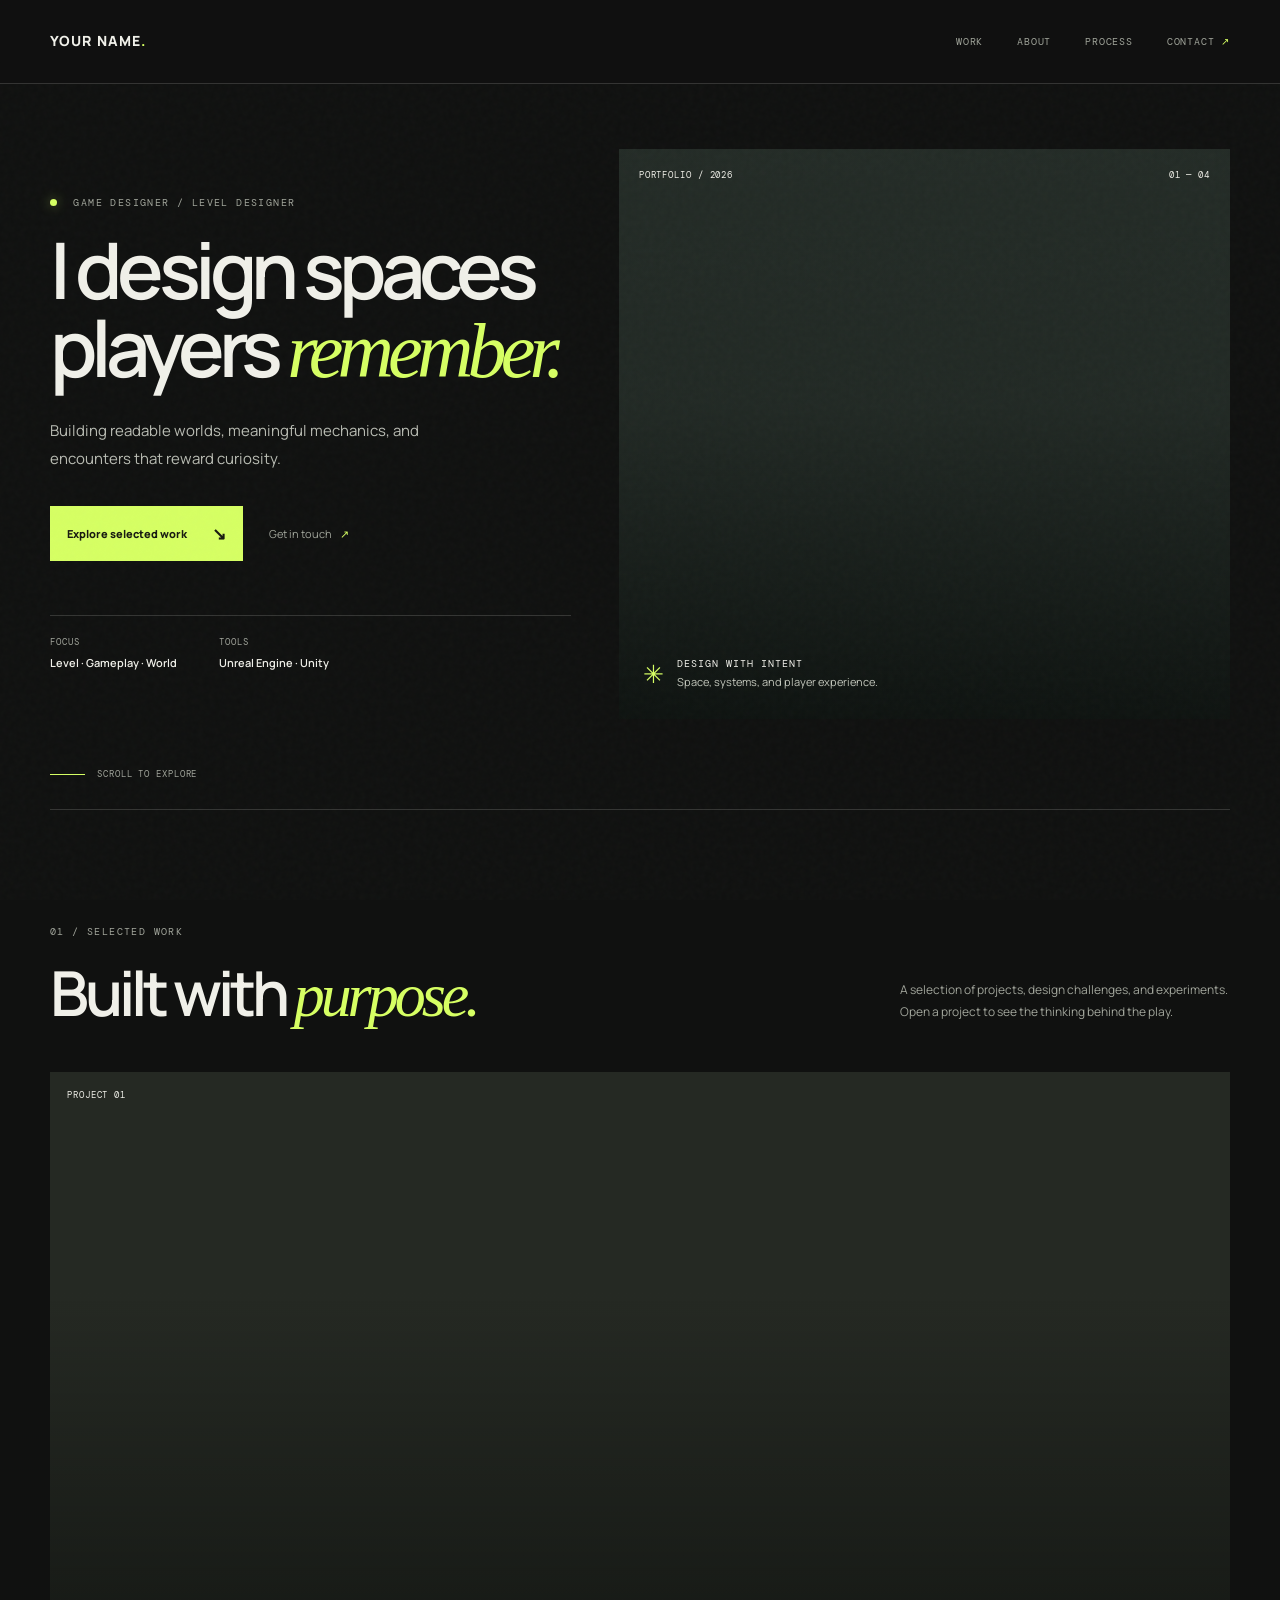
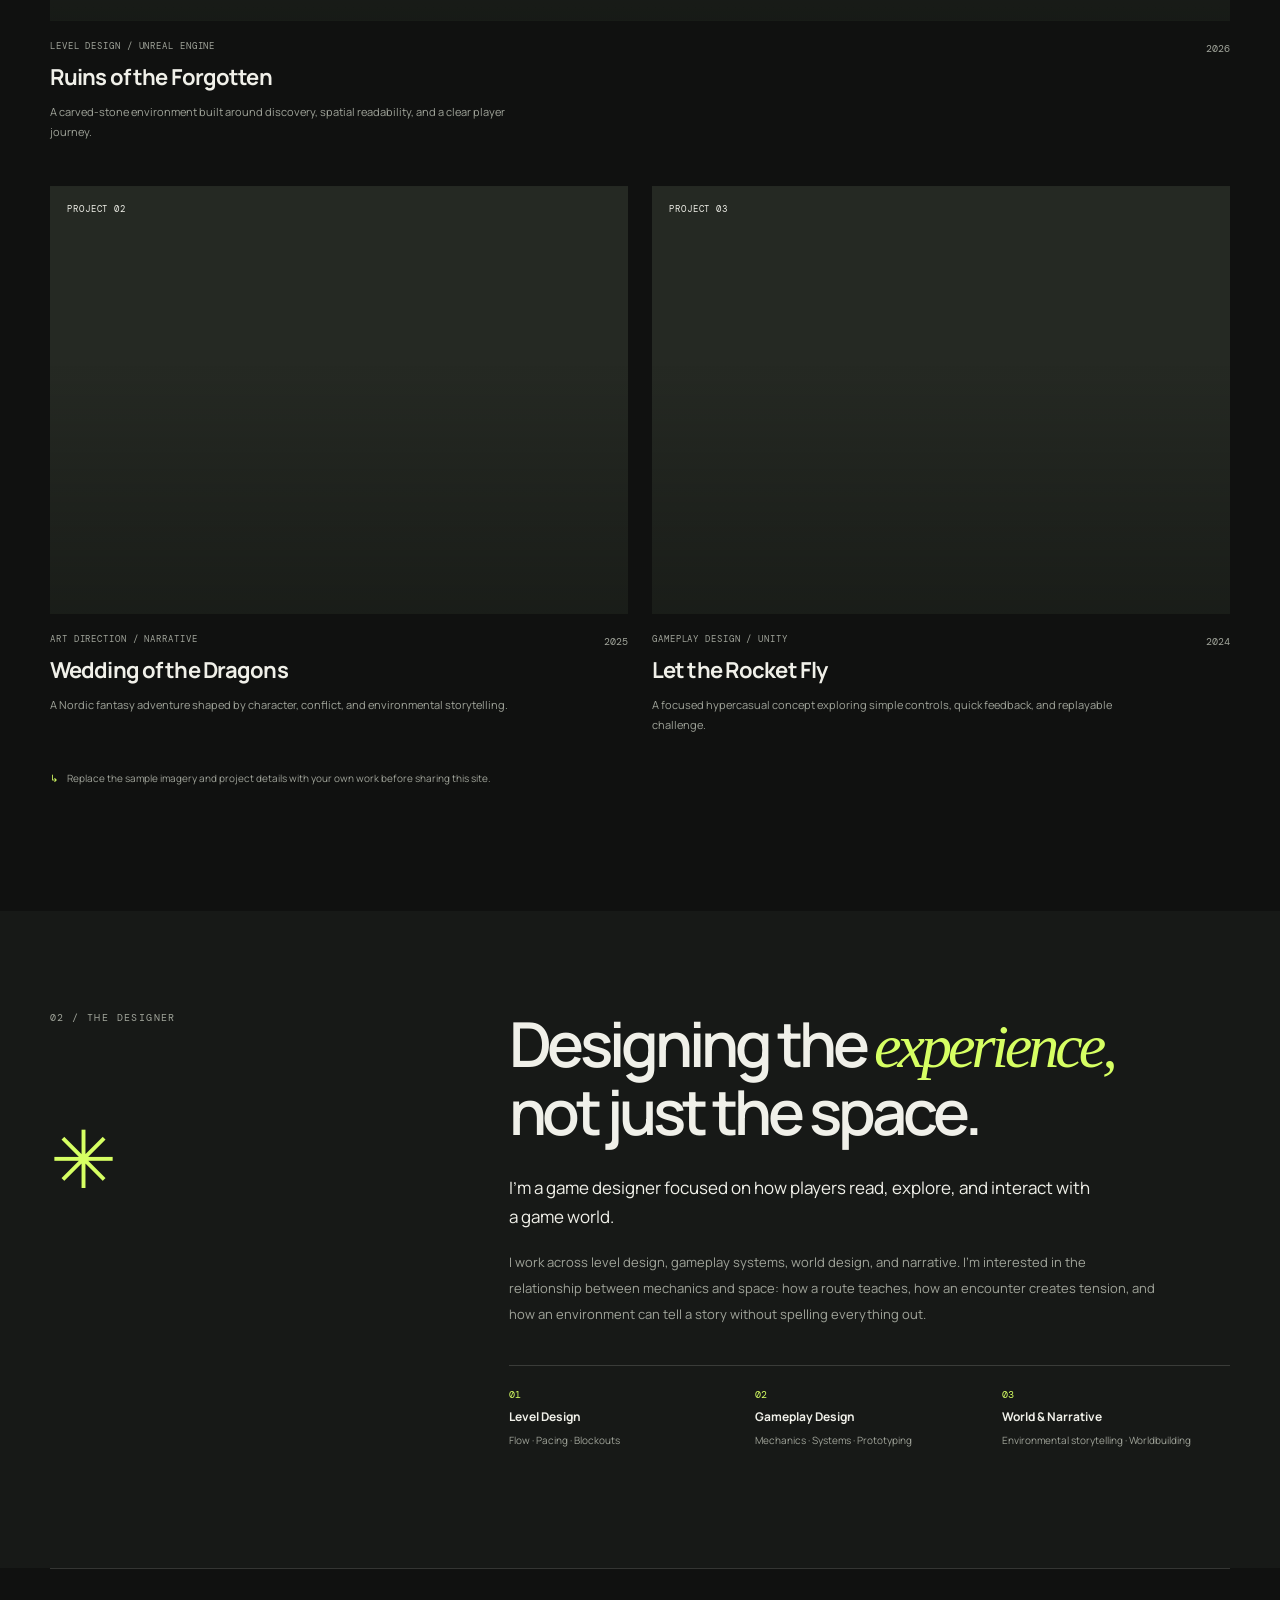
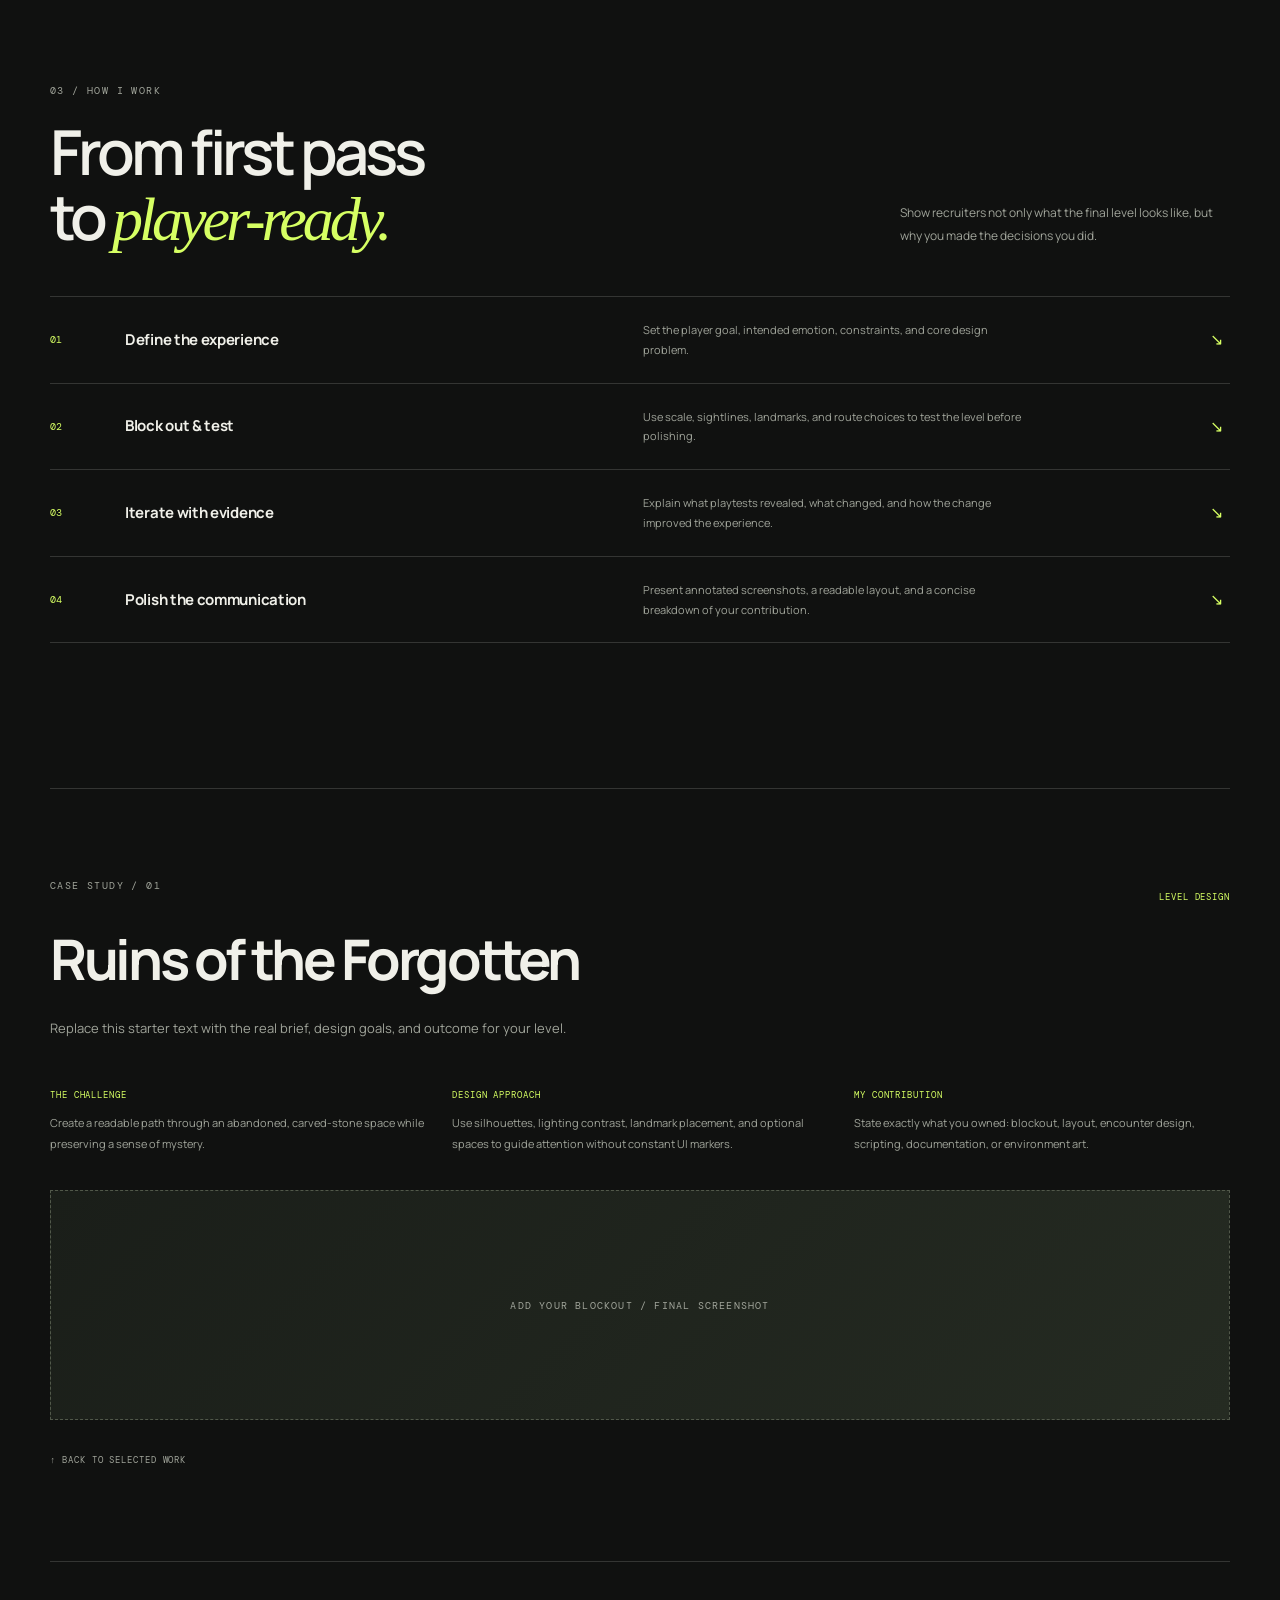
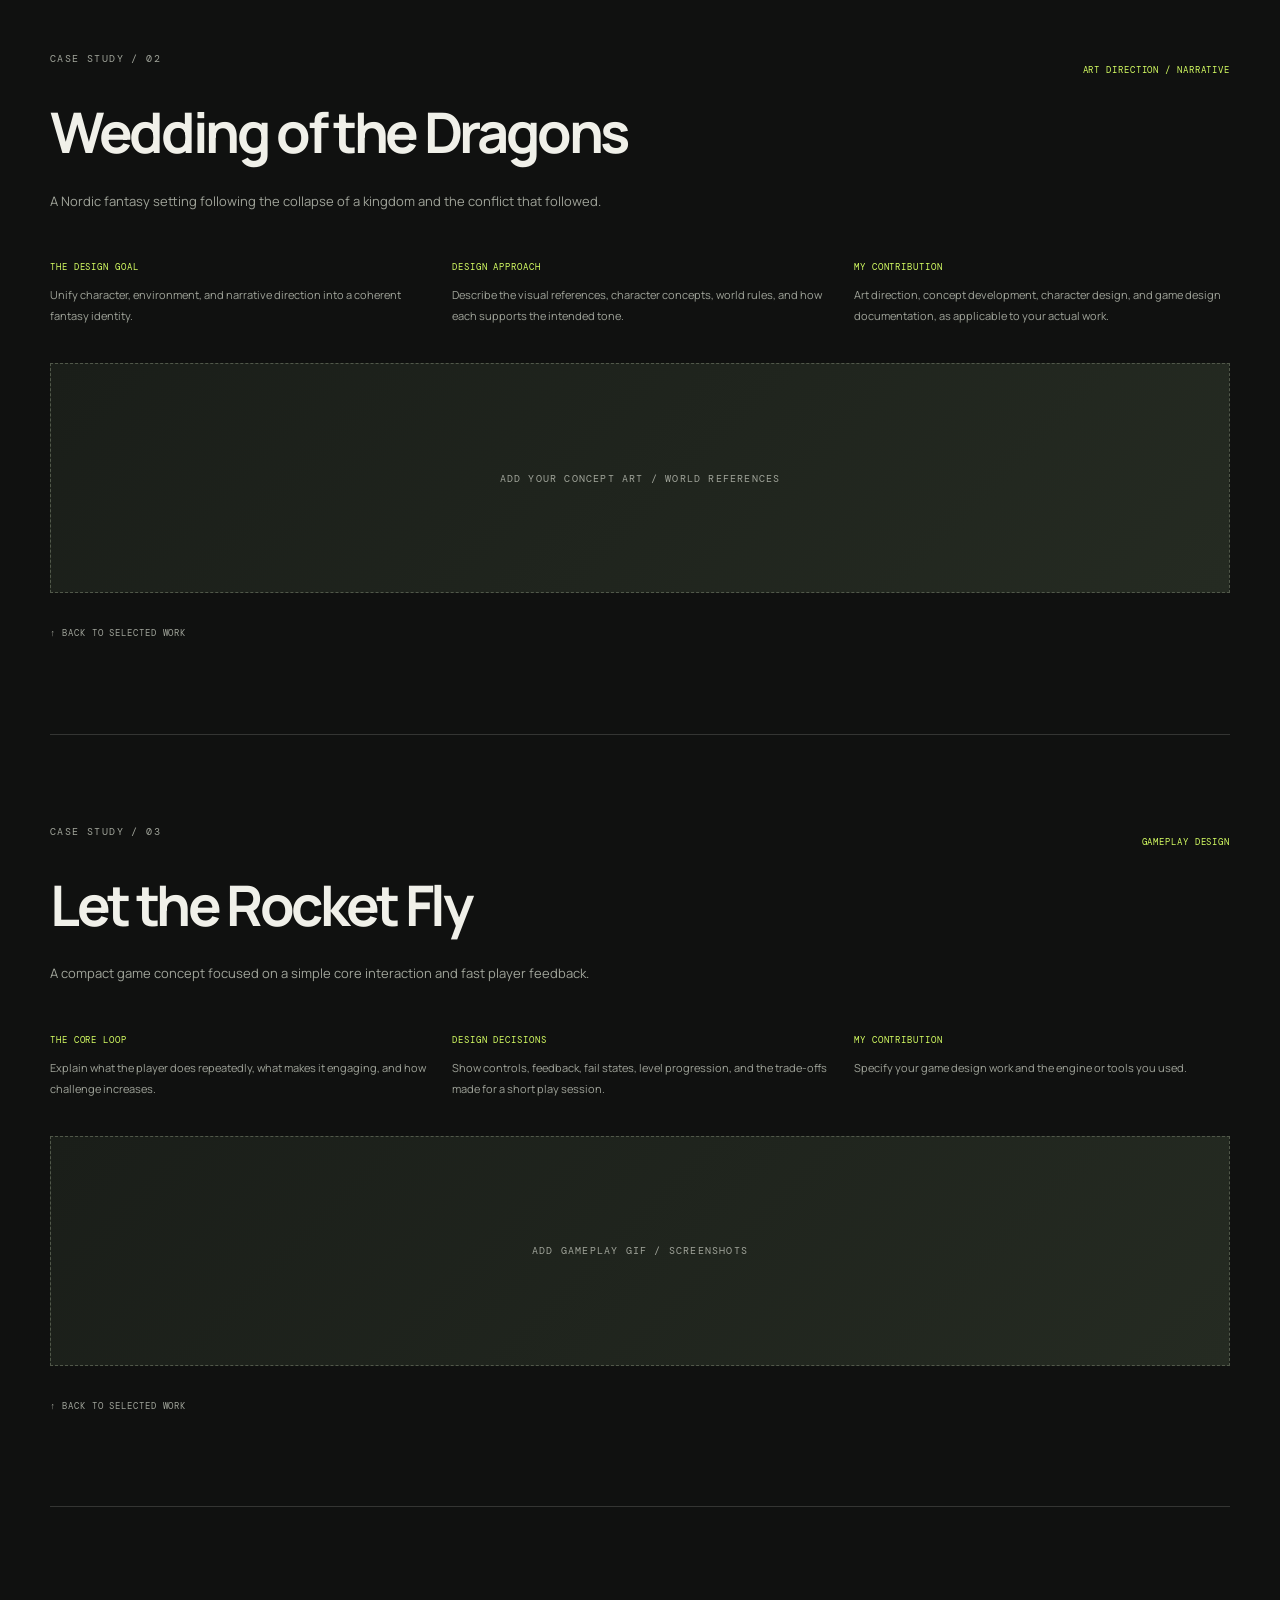
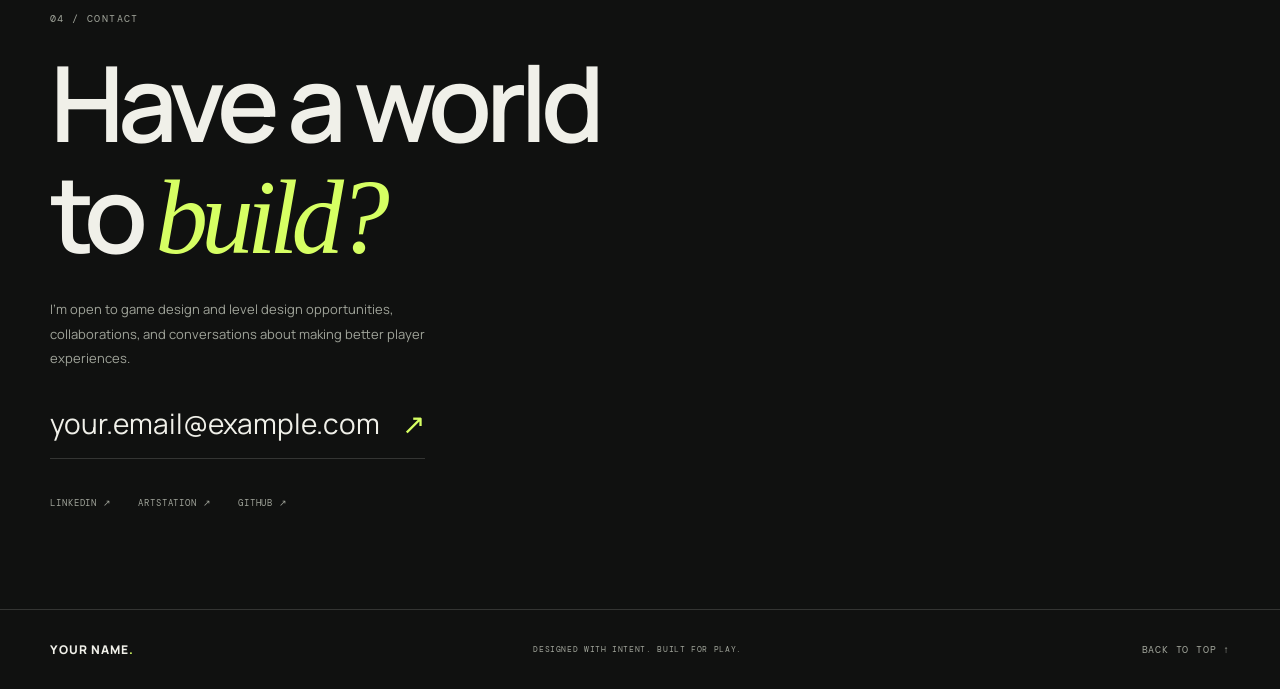
==== index.html @ c64b8b89 "Intial Commit Resume" ====
<!DOCTYPE html>
<html lang="en">
<head>
  <meta charset="UTF-8">
  <meta name="viewport" content="width=device-width, initial-scale=1.0">
  <meta name="description" content="Game design portfolio showcasing level design, gameplay systems, world building, and design process.">
  <title>Your Name — Game & Level Designer</title>
  <link rel="preconnect" href="https://fonts.googleapis.com">
  <link rel="preconnect" href="https://fonts.gstatic.com" crossorigin>
  <link href="https://fonts.googleapis.com/css2?family=DM+Mono:wght@400;500&family=Manrope:wght@400;500;600;700;800&display=swap" rel="stylesheet">
  <link rel="stylesheet" href="style.css">
  <script defer src="script.js"></script>
</head>
<body>
  <div class="noise" aria-hidden="true"></div>
  <header class="site-header">
    <a class="wordmark" href="#top" aria-label="Back to top">YOUR NAME<span>.</span></a>
    <button class="menu-toggle" aria-label="Toggle navigation" aria-expanded="false">MENU <span>+</span></button>
    <nav class="nav-links" aria-label="Main navigation">
      <a href="#work">WORK</a>
      <a href="#about">ABOUT</a>
      <a href="#process">PROCESS</a>
      <a href="#contact">CONTACT <span class="arrow">↗</span></a>
    </nav>
  </header>

  <main id="top">
    <section class="hero section-wrap">
      <div class="hero-copy">
        <p class="eyebrow"><span class="status-dot"></span> GAME DESIGNER / LEVEL DESIGNER</p>
        <h1>I design spaces<br>players <em>remember.</em></h1>
        <p class="hero-description">Building readable worlds, meaningful mechanics, and encounters that reward curiosity.</p>
        <div class="hero-actions">
          <a class="button button-primary" href="#work">Explore selected work <span>↘</span></a>
          <a class="text-link" href="#contact">Get in touch <span>↗</span></a>
        </div>
        <div class="hero-meta">
          <div><span class="meta-label">FOCUS</span><strong>Level · Gameplay · World</strong></div>
          <div><span class="meta-label">TOOLS</span><strong>Unreal Engine · Unity</strong></div>
        </div>
      </div>
      <div class="hero-art">
        <!-- Replace this background image URL with your own environment screenshot. -->
        <div class="hero-image"></div>
        <div class="image-shade"></div>
        <div class="hero-index"><span>PORTFOLIO / 2026</span><span>01 — 04</span></div>
        <div class="hero-caption"><span class="caption-mark">✳</span><div><strong>DESIGN WITH INTENT</strong><small>Space, systems, and player experience.</small></div></div>
      </div>
      <div class="scroll-note"><span class="scroll-line"></span> SCROLL TO EXPLORE</div>
    </section>

    <section class="work section-wrap" id="work">
      <div class="section-heading">
        <div><p class="eyebrow">01 / SELECTED WORK</p><h2>Built with <em>purpose.</em></h2></div>
        <p class="section-intro">A selection of projects, design challenges, and experiments. Open a project to see the thinking behind the play.</p>
      </div>

      <div class="project-grid">
        <article class="project-card project-featured">
          <a class="project-image image-temple" href="#project-level" aria-label="View ancient ruins level design project">
            <span class="project-number">PROJECT 01</span><span class="image-cta">VIEW CASE STUDY ↗</span>
          </a>
          <div class="project-info"><div><p class="project-type">LEVEL DESIGN / UNREAL ENGINE</p><h3>Ruins of the Forgotten</h3><p class="project-summary">A carved-stone environment built around discovery, spatial readability, and a clear player journey.</p></div><span class="project-year">2026</span></div>
        </article>
        <article class="project-card">
          <a class="project-image image-dragon" href="#project-dragon" aria-label="View fantasy adventure project">
            <span class="project-number">PROJECT 02</span><span class="image-cta">VIEW CASE STUDY ↗</span>
          </a>
          <div class="project-info"><div><p class="project-type">ART DIRECTION / NARRATIVE</p><h3>Wedding of the Dragons</h3><p class="project-summary">A Nordic fantasy adventure shaped by character, conflict, and environmental storytelling.</p></div><span class="project-year">2025</span></div>
        </article>
        <article class="project-card">
          <a class="project-image image-rocket" href="#project-rocket" aria-label="View hypercasual game project">
            <span class="project-number">PROJECT 03</span><span class="image-cta">VIEW CASE STUDY ↗</span>
          </a>
          <div class="project-info"><div><p class="project-type">GAMEPLAY DESIGN / UNITY</p><h3>Let the Rocket Fly</h3><p class="project-summary">A focused hypercasual concept exploring simple controls, quick feedback, and replayable challenge.</p></div><span class="project-year">2024</span></div>
        </article>
      </div>
      <p class="replace-note"><span>↳</span> Replace the sample imagery and project details with your own work before sharing this site.</p>
    </section>

    <section class="about section-wrap" id="about">
      <div class="about-label"><p class="eyebrow">02 / THE DESIGNER</p><span class="big-cross">✳</span></div>
      <div class="about-content">
        <h2>Designing the <em>experience,</em><br>not just the space.</h2>
        <p class="about-lead">I’m a game designer focused on how players read, explore, and interact with a game world.</p>
        <p>I work across level design, gameplay systems, world design, and narrative. I’m interested in the relationship between mechanics and space: how a route teaches, how an encounter creates tension, and how an environment can tell a story without spelling everything out.</p>
        <div class="specialties">
          <div><span>01</span><strong>Level Design</strong><small>Flow · Pacing · Blockouts</small></div>
          <div><span>02</span><strong>Gameplay Design</strong><small>Mechanics · Systems · Prototyping</small></div>
          <div><span>03</span><strong>World & Narrative</strong><small>Environmental storytelling · Worldbuilding</small></div>
        </div>
      </div>
    </section>

    <section class="process section-wrap" id="process">
      <div class="section-heading">
        <div><p class="eyebrow">03 / HOW I WORK</p><h2>From first pass<br>to <em>player-ready.</em></h2></div>
        <p class="section-intro">Show recruiters not only what the final level looks like, but why you made the decisions you did.</p>
      </div>
      <div class="process-list">
        <div class="process-row"><span class="process-num">01</span><h3>Define the experience</h3><p>Set the player goal, intended emotion, constraints, and core design problem.</p><span class="process-symbol">↘</span></div>
        <div class="process-row"><span class="process-num">02</span><h3>Block out & test</h3><p>Use scale, sightlines, landmarks, and route choices to test the level before polishing.</p><span class="process-symbol">↘</span></div>
        <div class="process-row"><span class="process-num">03</span><h3>Iterate with evidence</h3><p>Explain what playtests revealed, what changed, and how the change improved the experience.</p><span class="process-symbol">↘</span></div>
        <div class="process-row"><span class="process-num">04</span><h3>Polish the communication</h3><p>Present annotated screenshots, a readable layout, and a concise breakdown of your contribution.</p><span class="process-symbol">↘</span></div>
      </div>
    </section>

    <section class="case-studies section-wrap" aria-label="Project case study details">
      <article class="case-study" id="project-level">
        <div class="case-heading"><p class="eyebrow">CASE STUDY / 01</p><span>LEVEL DESIGN</span></div>
        <h2>Ruins of the Forgotten</h2>
        <p class="case-intro">Replace this starter text with the real brief, design goals, and outcome for your level.</p>
        <div class="case-columns">
          <div><h4>THE CHALLENGE</h4><p>Create a readable path through an abandoned, carved-stone space while preserving a sense of mystery.</p></div>
          <div><h4>DESIGN APPROACH</h4><p>Use silhouettes, lighting contrast, landmark placement, and optional spaces to guide attention without constant UI markers.</p></div>
          <div><h4>MY CONTRIBUTION</h4><p>State exactly what you owned: blockout, layout, encounter design, scripting, documentation, or environment art.</p></div>
        </div>
        <div class="case-image-placeholder"><span>ADD YOUR BLOCKOUT / FINAL SCREENSHOT</span></div>
        <a class="back-link" href="#work">↑ BACK TO SELECTED WORK</a>
      </article>
      <article class="case-study" id="project-dragon">
        <div class="case-heading"><p class="eyebrow">CASE STUDY / 02</p><span>ART DIRECTION / NARRATIVE</span></div>
        <h2>Wedding of the Dragons</h2>
        <p class="case-intro">A Nordic fantasy setting following the collapse of a kingdom and the conflict that followed.</p>
        <div class="case-columns">
          <div><h4>THE DESIGN GOAL</h4><p>Unify character, environment, and narrative direction into a coherent fantasy identity.</p></div>
          <div><h4>DESIGN APPROACH</h4><p>Describe the visual references, character concepts, world rules, and how each supports the intended tone.</p></div>
          <div><h4>MY CONTRIBUTION</h4><p>Art direction, concept development, character design, and game design documentation, as applicable to your actual work.</p></div>
        </div>
        <div class="case-image-placeholder"><span>ADD YOUR CONCEPT ART / WORLD REFERENCES</span></div>
        <a class="back-link" href="#work">↑ BACK TO SELECTED WORK</a>
      </article>
      <article class="case-study" id="project-rocket">
        <div class="case-heading"><p class="eyebrow">CASE STUDY / 03</p><span>GAMEPLAY DESIGN</span></div>
        <h2>Let the Rocket Fly</h2>
        <p class="case-intro">A compact game concept focused on a simple core interaction and fast player feedback.</p>
        <div class="case-columns">
          <div><h4>THE CORE LOOP</h4><p>Explain what the player does repeatedly, what makes it engaging, and how challenge increases.</p></div>
          <div><h4>DESIGN DECISIONS</h4><p>Show controls, feedback, fail states, level progression, and the trade-offs made for a short play session.</p></div>
          <div><h4>MY CONTRIBUTION</h4><p>Specify your game design work and the engine or tools you used.</p></div>
        </div>
        <div class="case-image-placeholder"><span>ADD GAMEPLAY GIF / SCREENSHOTS</span></div>
        <a class="back-link" href="#work">↑ BACK TO SELECTED WORK</a>
      </article>
    </section>

    <section class="contact section-wrap" id="contact">
      <p class="eyebrow">04 / CONTACT</p>
      <h2>Have a world<br>to <em>build?</em></h2>
      <p class="contact-copy">I’m open to game design and level design opportunities, collaborations, and conversations about making better player experiences.</p>
      <a class="contact-email" href="mailto:your.email@example.com">your.email@example.com <span>↗</span></a>
      <div class="contact-links"><a href="https://www.linkedin.com/" target="_blank" rel="noreferrer">LINKEDIN ↗</a><a href="https://www.artstation.com/" target="_blank" rel="noreferrer">ARTSTATION ↗</a><a href="https://github.com/" target="_blank" rel="noreferrer">GITHUB ↗</a></div>
    </section>
  </main>

  <footer class="site-footer"><a class="wordmark" href="#top">YOUR NAME<span>.</span></a><span>DESIGNED WITH INTENT. BUILT FOR PLAY.</span><a href="#top">BACK TO TOP ↑</a></footer>
</body>
</html>
---- style.css ----
/* ============================
   GAME DESIGN PORTFOLIO
   Change colors and typography here.
   ============================ */
:root {
  --bg: #101110;
  --panel: #171917;
  --panel-light: #20231f;
  --text: #f0f0e9;
  --muted: #a0a49a;
  --line: rgba(240, 240, 233, .16);
  --accent: #d6ff63;
  --mono: "DM Mono", monospace;
  --sans: "Manrope", sans-serif;
  --wrap: 1180px;
}
* { box-sizing: border-box; }
html { scroll-behavior: smooth; scroll-padding-top: 90px; }
body { margin: 0; background: var(--bg); color: var(--text); font-family: var(--sans); line-height: 1.6; }
a { color: inherit; text-decoration: none; }
button { font: inherit; }
.noise { position: fixed; inset: 0; pointer-events: none; z-index: 10; opacity: .035; background-image: url("data:image/svg+xml,%3Csvg viewBox='0 0 180 180' xmlns='http://www.w3.org/2000/svg'%3E%3Cfilter id='n'%3E%3CfeTurbulence type='fractalNoise' baseFrequency='.9' numOctaves='3' stitchTiles='stitch'/%3E%3C/filter%3E%3Crect width='100%25' height='100%25' filter='url(%23n)' opacity='.7'/%3E%3C/svg%3E"); }
.section-wrap { width: min(var(--wrap), calc(100% - 64px)); margin-inline: auto; }
.site-header { height: 84px; display: flex; align-items: center; justify-content: space-between; padding: 0 max(32px, calc((100vw - var(--wrap))/2)); border-bottom: 1px solid var(--line); position: sticky; top: 0; z-index: 20; background: rgba(16,17,16,.88); backdrop-filter: blur(16px); }
.wordmark { font-size: 14px; font-weight: 800; letter-spacing: .08em; }
.wordmark span { color: var(--accent); }
.nav-links { display: flex; gap: 34px; align-items: center; }
.nav-links a, .site-footer > span, .site-footer > a:last-child { font: 10px var(--mono); letter-spacing: .08em; color: var(--muted); transition: color .2s; }
.nav-links a:hover, .site-footer a:hover, .contact-links a:hover { color: var(--accent); }
.arrow { color: var(--accent); }
.menu-toggle { display: none; background: transparent; color: var(--text); border: 0; }
.hero { min-height: 680px; display: grid; grid-template-columns: .92fr 1.08fr; align-items: center; gap: 48px; padding-top: 65px; padding-bottom: 90px; position: relative; }
.eyebrow { font: 10px var(--mono); letter-spacing: .14em; color: var(--muted); text-transform: uppercase; margin: 0 0 22px; }
.status-dot { display: inline-block; width: 7px; height: 7px; border-radius: 50%; background: var(--accent); margin-right: 9px; box-shadow: 0 0 12px #d6ff6370; }
h1, h2, h3, p { margin-top: 0; }
h1 { font-size: clamp(48px, 6.1vw, 82px); line-height: .99; letter-spacing: -.075em; font-weight: 600; margin-bottom: 28px; }
h1 em, h2 em { font-family: Georgia, serif; font-weight: 400; color: var(--accent); }
.hero-description { color: #b9bcb3; max-width: 410px; font-size: 15px; line-height: 1.9; }
.hero-actions { display: flex; gap: 26px; align-items: center; margin-top: 32px; flex-wrap: wrap; }
.button { display: inline-flex; align-items: center; gap: 25px; padding: 14px 17px; font-size: 11px; font-weight: 800; }
.button-primary { background: var(--accent); color: #171a10; }
.button-primary span { font-size: 17px; }
.text-link { font-size: 11px; color: var(--muted); }
.text-link span { color: var(--accent); margin-left: 6px; }
.hero-meta { display: flex; gap: 42px; margin-top: 54px; padding-top: 20px; border-top: 1px solid var(--line); }
.hero-meta div { display: grid; gap: 6px; }
.meta-label { font: 9px var(--mono); color: var(--muted); letter-spacing: .12em; }
.hero-meta strong { font-size: 11px; font-weight: 600; }
.hero-art { min-height: 500px; height: min(57vw, 570px); position: relative; overflow: hidden; background: #252d28; }
.hero-image { position: absolute; inset: 0; background-image: url("https://images.unsplash.com/photo-1518709268805-4e9042af9f23?auto=format&fit=crop&w=1400&q=85"); background-size: cover; background-position: center; filter: saturate(.68); transform: scale(1.02); }
.image-shade { position: absolute; inset: 0; background: linear-gradient(180deg, rgba(9,13,11,.05), rgba(9,13,11,.12) 45%, rgba(9,13,11,.8)); }
.hero-index { position: absolute; top: 20px; left: 20px; right: 20px; display: flex; justify-content: space-between; font: 9px var(--mono); letter-spacing: .1em; }
.hero-caption { position: absolute; bottom: 25px; left: 24px; display: flex; gap: 13px; align-items: center; }
.caption-mark { color: var(--accent); font-size: 25px; }
.hero-caption div { display: grid; gap: 3px; }
.hero-caption strong { font: 10px var(--mono); letter-spacing: .1em; }
.hero-caption small { font-size: 11px; color: #c4c8bd; }
.scroll-note { position: absolute; bottom: 29px; left: 0; display: flex; align-items: center; gap: 12px; color: var(--muted); font: 9px var(--mono); letter-spacing: .1em; }
.scroll-line { height: 1px; width: 35px; background: var(--accent); }
.work, .process { padding-top: 115px; padding-bottom: 115px; border-top: 1px solid var(--line); }
.section-heading { display: flex; justify-content: space-between; align-items: end; gap: 40px; margin-bottom: 44px; }
.section-heading h2, .about h2, .contact h2 { font-size: clamp(38px, 5vw, 62px); line-height: 1.05; letter-spacing: -.065em; font-weight: 600; margin: 0; }
.section-intro { color: var(--muted); font-size: 12px; line-height: 1.9; max-width: 330px; margin: 0 0 4px; }
.project-grid { display: grid; grid-template-columns: 1fr 1fr; gap: 44px 24px; }
.project-featured { grid-column: 1 / -1; }
.project-image { position: relative; display: block; overflow: hidden; min-height: 260px; aspect-ratio: 1.35 / 1; background-color: #252923; }
.project-featured .project-image { aspect-ratio: 2.15 / 1; }
.project-image::before { content: ""; position: absolute; inset: 0; background-size: cover; background-position: center; transition: transform .65s cubic-bezier(.2,.7,.2,1), filter .3s; filter: saturate(.72) brightness(.82); }
.project-image:hover::before { transform: scale(1.045); filter: saturate(.9) brightness(.95); }
.image-temple::before { background-image: linear-gradient(0deg,rgba(9,13,10,.48),transparent 60%), url("https://images.unsplash.com/photo-1518709268805-4e9042af9f23?auto=format&fit=crop&w=1500&q=85"); }
.image-dragon::before { background-image: linear-gradient(0deg,rgba(9,13,10,.4),transparent 60%), url("https://images.unsplash.com/photo-1511497584788-876760111969?auto=format&fit=crop&w=1100&q=85"); }
.image-rocket::before { background-image: linear-gradient(0deg,rgba(9,13,10,.4),transparent 60%), url("https://images.unsplash.com/photo-1462331940025-496dfbfc7564?auto=format&fit=crop&w=1100&q=85"); }
.project-number { position: absolute; top: 17px; left: 17px; font: 9px var(--mono); letter-spacing: .1em; }
.image-cta { position: absolute; right: 17px; bottom: 17px; font: 9px var(--mono); letter-spacing: .08em; background: var(--accent); color: #171a10; padding: 10px 12px; opacity: 0; transform: translateY(5px); transition: .25s; }
.project-image:hover .image-cta, .project-image:focus-visible .image-cta { opacity: 1; transform: translateY(0); }
.project-info { display: flex; justify-content: space-between; gap: 20px; padding-top: 19px; }
.project-type { color: var(--muted); font: 9px var(--mono); letter-spacing: .1em; margin-bottom: 8px; }
.project-info h3 { font-size: 22px; letter-spacing: -.04em; margin-bottom: 7px; }
.project-summary { color: var(--muted); font-size: 11px; max-width: 480px; line-height: 1.8; margin-bottom: 0; }
.project-year { font: 10px var(--mono); color: var(--muted); padding-top: 2px; }
.replace-note { color: var(--muted); font-size: 10px; margin-top: 35px; }
.replace-note span { color: var(--accent); margin-right: 7px; }
.about { display: grid; grid-template-columns: .7fr 1.3fr; gap: 70px; padding-top: 100px; padding-bottom: 120px; background: var(--panel); max-width: none; width: 100%; padding-left: max(32px, calc((100vw - var(--wrap))/2)); padding-right: max(32px, calc((100vw - var(--wrap))/2)); }
.big-cross { color: var(--accent); font-size: 80px; display: block; margin-top: 70px; font-weight: 200; }
.about-content h2 { margin-bottom: 30px; }
.about-content > p { color: var(--muted); max-width: 650px; font-size: 13px; line-height: 2; }
.about-content .about-lead { font-size: 17px; color: var(--text); line-height: 1.7; max-width: 590px; }
.specialties { display: grid; grid-template-columns: repeat(3, 1fr); gap: 18px; border-top: 1px solid var(--line); margin-top: 38px; padding-top: 22px; }
.specialties div { display: grid; gap: 6px; align-content: start; }
.specialties span { color: var(--accent); font: 10px var(--mono); }
.specialties strong { font-size: 12px; }
.specialties small { color: var(--muted); font-size: 10px; }
.process-list { border-top: 1px solid var(--line); }
.process-row { display: grid; grid-template-columns: 55px 1fr 1.1fr 20px; gap: 20px; align-items: center; padding: 23px 0; border-bottom: 1px solid var(--line); }
.process-num { font: 10px var(--mono); color: var(--accent); }
.process-row h3 { font-size: 15px; margin: 0; letter-spacing: -.02em; }
.process-row p { color: var(--muted); font-size: 11px; line-height: 1.8; margin: 0; max-width: 390px; }
.process-symbol { color: var(--accent); }
.case-studies { padding-top: 30px; }
.case-study { padding: 90px 0; border-top: 1px solid var(--line); scroll-margin-top: 100px; }
.case-heading { display: flex; justify-content: space-between; align-items: center; }
.case-heading span { color: var(--accent); font: 9px var(--mono); letter-spacing: .1em; }
.case-study h2 { font-size: clamp(36px, 5vw, 56px); letter-spacing: -.06em; margin: 0 0 14px; }
.case-intro { color: var(--muted); font-size: 13px; max-width: 600px; margin-bottom: 38px; }
.case-columns { display: grid; grid-template-columns: repeat(3, 1fr); gap: 26px; }
.case-columns h4 { font: 9px var(--mono); color: var(--accent); letter-spacing: .1em; }
.case-columns p { font-size: 11px; line-height: 1.9; color: var(--muted); }
.case-image-placeholder { min-height: 230px; margin: 25px 0; display: grid; place-items: center; border: 1px dashed #51584a; background: linear-gradient(135deg,#1a1e19,#252b22); color: var(--muted); font: 10px var(--mono); letter-spacing: .12em; text-align: center; padding: 20px; }
.back-link { font: 9px var(--mono); color: var(--muted); letter-spacing: .1em; }
.back-link:hover { color: var(--accent); }
.contact { padding-top: 105px; padding-bottom: 100px; border-top: 1px solid var(--line); }
.contact h2 { font-size: clamp(56px, 9vw, 105px); margin-bottom: 24px; }
.contact-copy { max-width: 410px; color: var(--muted); font-size: 13px; line-height: 1.9; margin-bottom: 30px; }
.contact-email { display: inline-flex; align-items: center; gap: 22px; font-size: clamp(18px, 3vw, 28px); border-bottom: 1px solid var(--line); padding-bottom: 12px; }
.contact-email span { color: var(--accent); }
.contact-links { display: flex; gap: 26px; margin-top: 38px; }
.contact-links a { font: 9px var(--mono); letter-spacing: .1em; color: var(--muted); }
.site-footer { min-height: 80px; padding: 20px max(32px, calc((100vw - var(--wrap))/2)); border-top: 1px solid var(--line); display: flex; align-items: center; justify-content: space-between; gap: 20px; }
.site-footer .wordmark { font-size: 12px; }
.site-footer > span { font-size: 8px; }
@media (max-width: 800px) {
  .section-wrap { width: min(100% - 40px, var(--wrap)); }
  .site-header { height: 70px; padding-inline: 20px; }
  .menu-toggle { display: block; font: 10px var(--mono); letter-spacing: .1em; cursor: pointer; }
  .menu-toggle span { color: var(--accent); font-size: 16px; margin-left: 5px; }
  .nav-links { display: none; position: absolute; top: 69px; left: 0; right: 0; background: #171917; border-bottom: 1px solid var(--line); padding: 24px 20px; flex-direction: column; align-items: start; gap: 22px; }
  .nav-links.open { display: flex; }
  .hero { display: flex; flex-direction: column; align-items: stretch; gap: 35px; padding-top: 60px; padding-bottom: 75px; }
  .hero-art { min-height: 390px; height: 95vw; max-height: 500px; }
  .hero-meta { margin-top: 35px; }
  .scroll-note { bottom: 27px; }
  .section-heading { align-items: start; flex-direction: column; gap: 20px; }
  .project-grid { gap: 32px 16px; }
  .project-featured .project-image { aspect-ratio: 1.3 / 1; }
  .project-image { min-height: 190px; }
  .project-info h3 { font-size: 18px; }
  .about { display: block; padding: 75px 20px; }
  .big-cross { margin-top: 0; font-size: 45px; margin-bottom: 40px; }
  .specialties { grid-template-columns: 1fr; gap: 20px; }
  .process-row { grid-template-columns: 30px 1fr 20px; gap: 12px; }
  .process-row p { grid-column: 2 / 3; }
  .process-symbol { grid-column: 3; grid-row: 1; }
  .case-columns { grid-template-columns: 1fr; gap: 12px; }
  .case-study { padding: 65px 0; }
  .site-footer { padding-inline: 20px; flex-wrap: wrap; }
}
@media (max-width: 520px) {
  h1 { font-size: clamp(46px, 14vw, 68px); }
  .hero-meta { gap: 22px; flex-wrap: wrap; }
  .project-grid { grid-template-columns: 1fr; }
  .project-featured { grid-column: auto; }
  .project-featured .project-image, .project-image { aspect-ratio: 1.25 / 1; }
  .section-heading h2, .about h2 { font-size: 42px; }
  .contact h2 { font-size: 61px; }
  .case-heading { align-items: start; gap: 12px; flex-direction: column; }
  .contact-links { flex-wrap: wrap; }
  .site-footer > span { order: 3; width: 100%; }
}
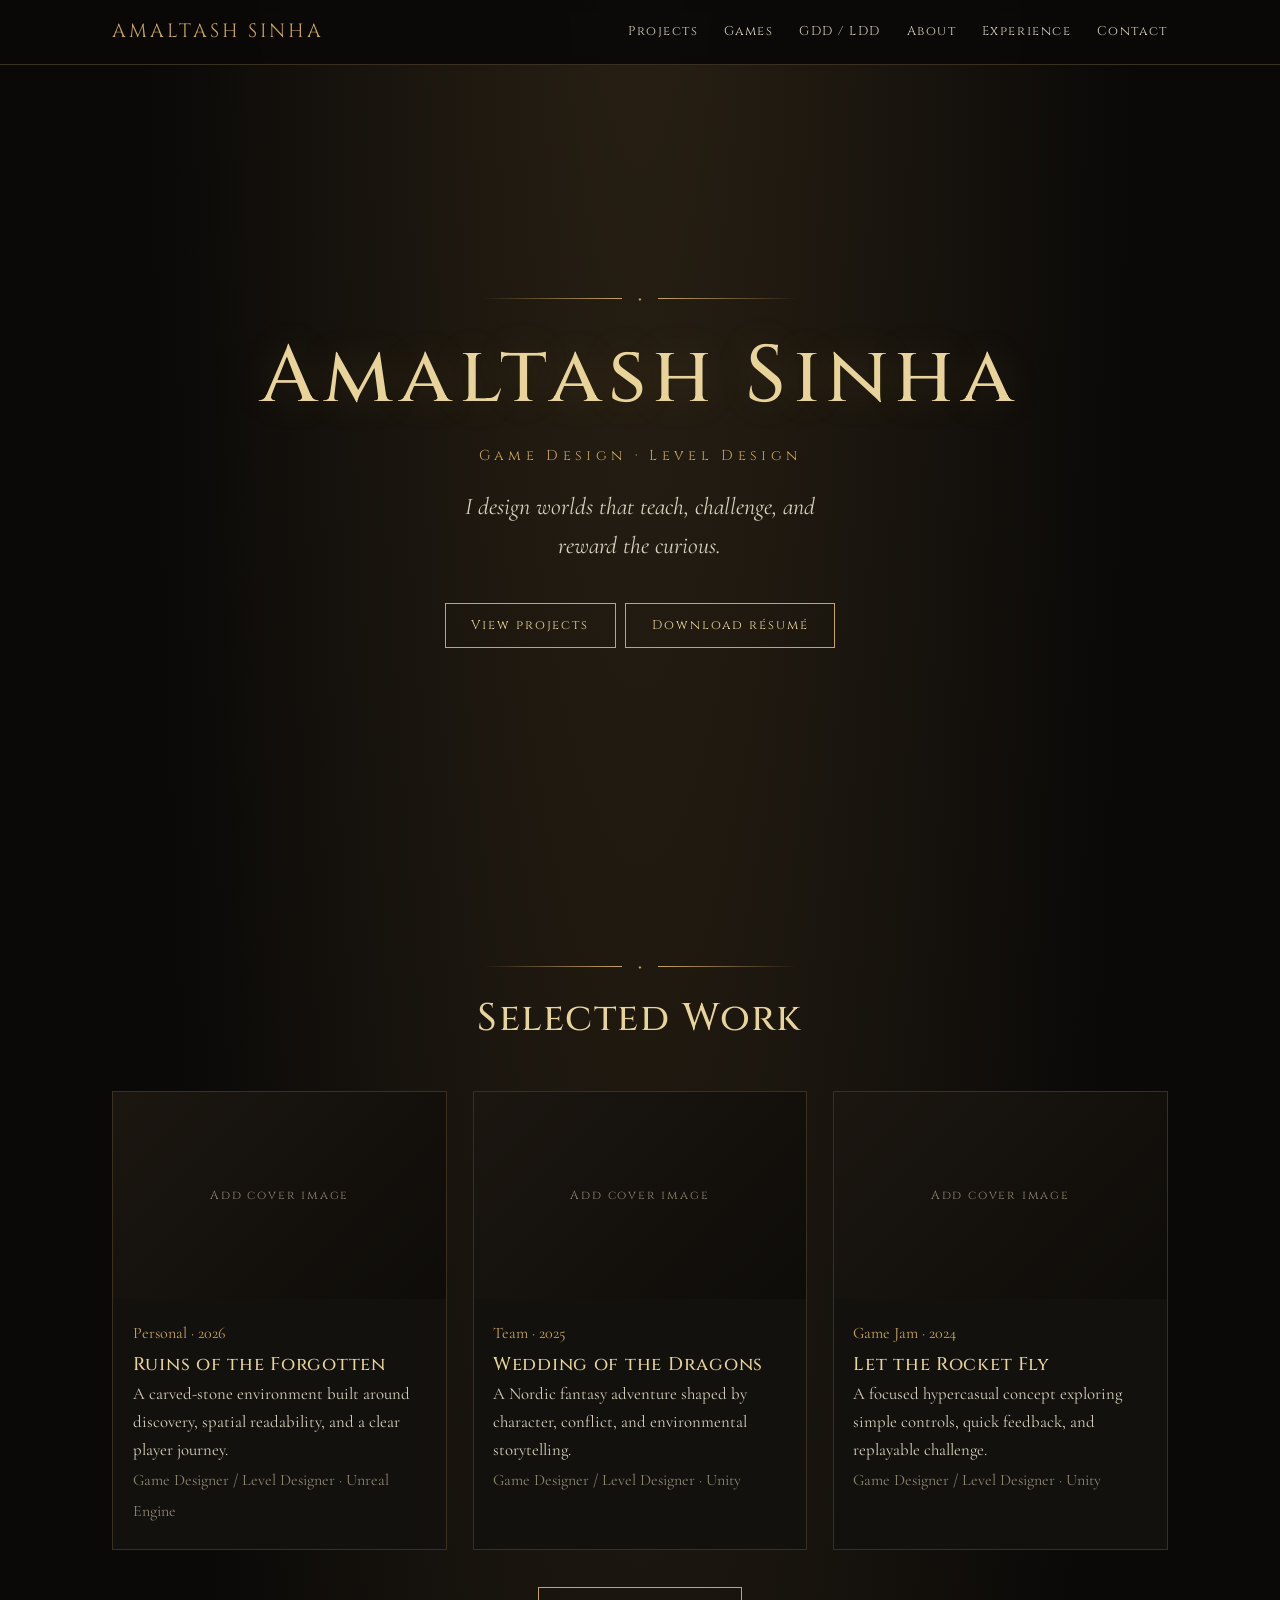
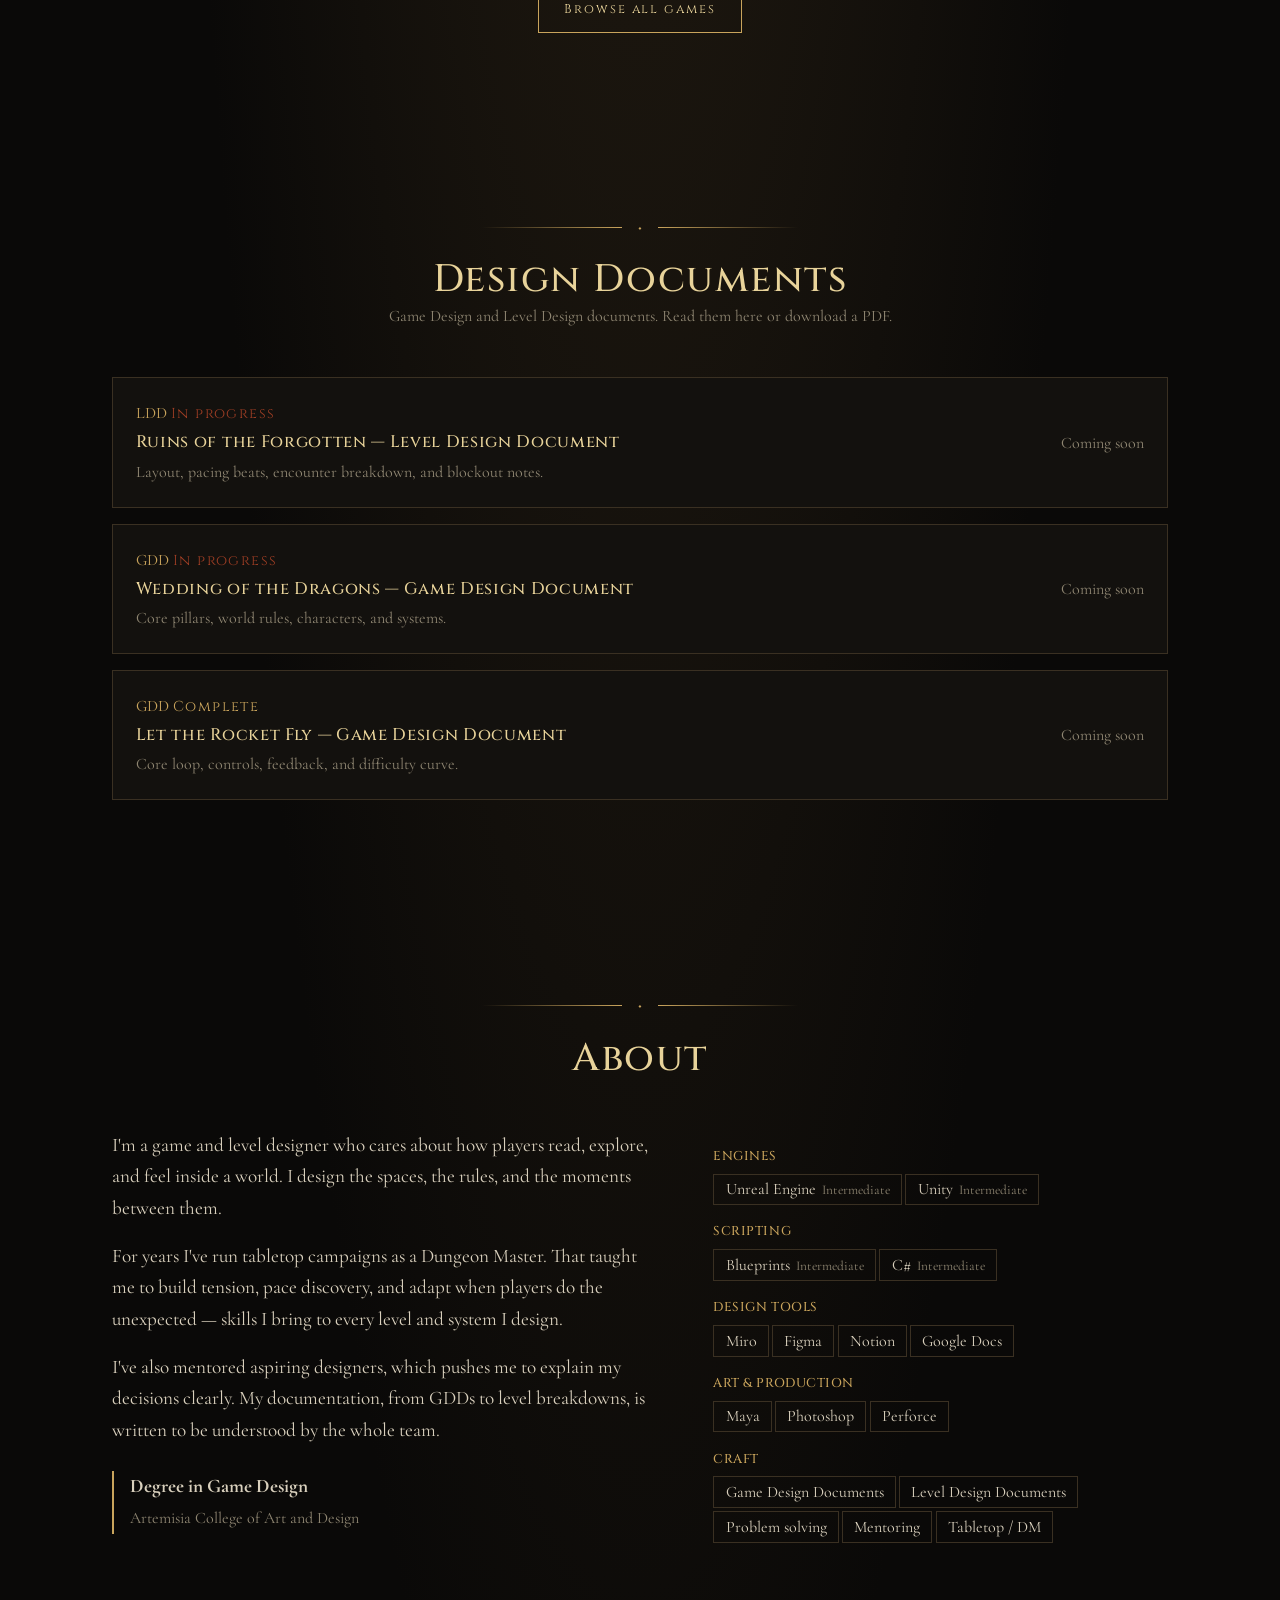
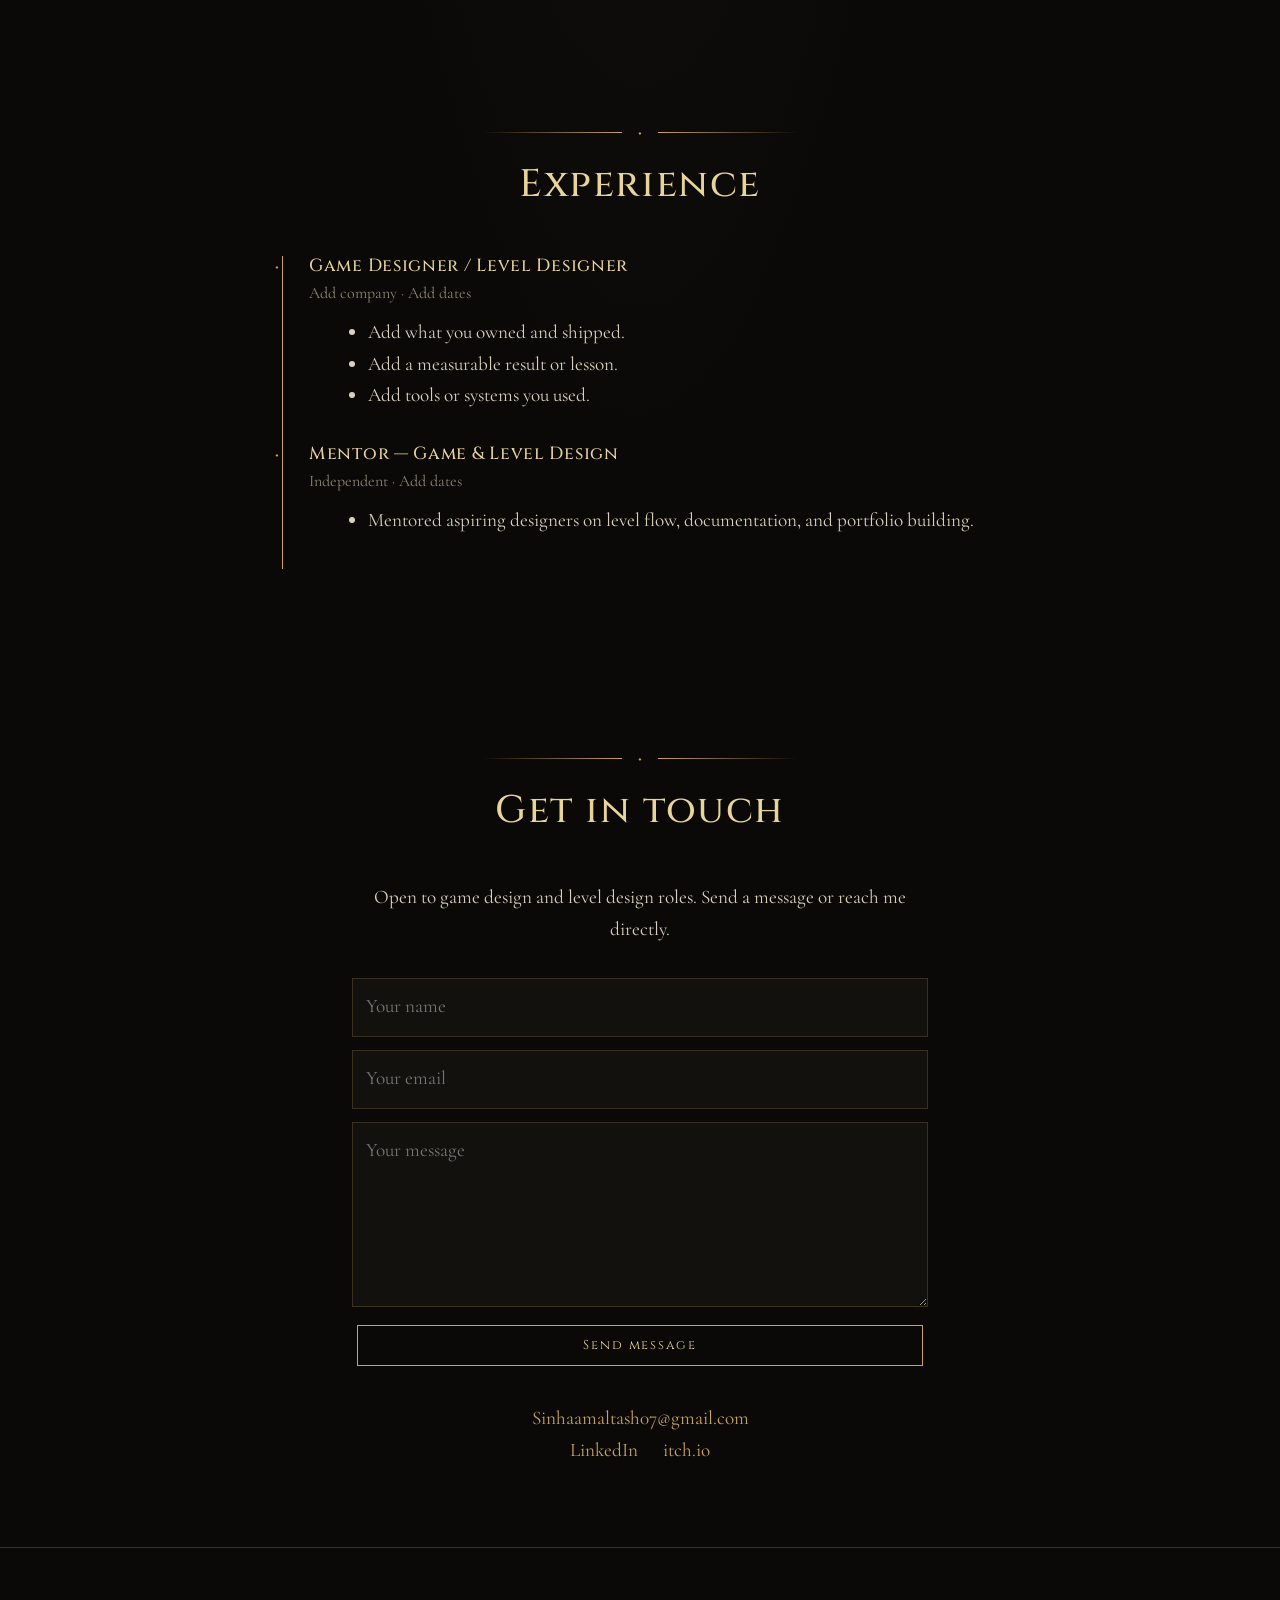
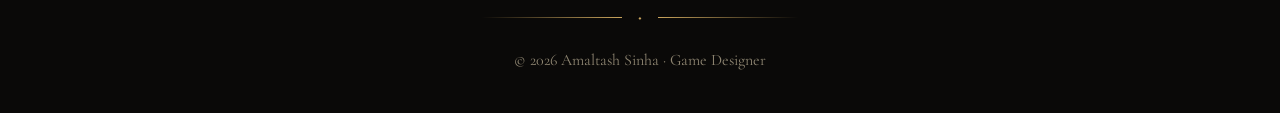
==== commit b5e680ee: "asda" ====
--- a/index.html
+++ b/index.html
@@ -1,158 +1,19 @@
 <!DOCTYPE html>
 <html lang="en">
 <head>
-  <meta charset="UTF-8">
-  <meta name="viewport" content="width=device-width, initial-scale=1.0">
-  <meta name="description" content="Game design portfolio showcasing level design, gameplay systems, world building, and design process.">
-  <title>Your Name — Game & Level Designer</title>
-  <link rel="preconnect" href="https://fonts.googleapis.com">
-  <link rel="preconnect" href="https://fonts.gstatic.com" crossorigin>
-  <link href="https://fonts.googleapis.com/css2?family=DM+Mono:wght@400;500&family=Manrope:wght@400;500;600;700;800&display=swap" rel="stylesheet">
-  <link rel="stylesheet" href="style.css">
-  <script defer src="script.js"></script>
+<meta charset="UTF-8"><meta name="viewport" content="width=device-width, initial-scale=1">
+<meta name="description" content="Portfolio of Amaltash Sinha, game designer and level designer.">
+<title>Amaltash Sinha — Game Designer</title>
+<link rel="preconnect" href="https://fonts.googleapis.com"><link rel="preconnect" href="https://fonts.gstatic.com" crossorigin>
+<link href="https://fonts.googleapis.com/css2?family=Cinzel:wght@400;500;600&family=Cormorant+Garamond:ital,wght@0,400;0,600;1,400&display=swap" rel="stylesheet">
+<link rel="stylesheet" href="css/style.css">
 </head>
-<body>
-  <div class="noise" aria-hidden="true"></div>
-  <header class="site-header">
-    <a class="wordmark" href="#top" aria-label="Back to top">YOUR NAME<span>.</span></a>
-    <button class="menu-toggle" aria-label="Toggle navigation" aria-expanded="false">MENU <span>+</span></button>
-    <nav class="nav-links" aria-label="Main navigation">
-      <a href="#work">WORK</a>
-      <a href="#about">ABOUT</a>
-      <a href="#process">PROCESS</a>
-      <a href="#contact">CONTACT <span class="arrow">↗</span></a>
-    </nav>
-  </header>
-
-  <main id="top">
-    <section class="hero section-wrap">
-      <div class="hero-copy">
-        <p class="eyebrow"><span class="status-dot"></span> GAME DESIGNER / LEVEL DESIGNER</p>
-        <h1>I design spaces<br>players <em>remember.</em></h1>
-        <p class="hero-description">Building readable worlds, meaningful mechanics, and encounters that reward curiosity.</p>
-        <div class="hero-actions">
-          <a class="button button-primary" href="#work">Explore selected work <span>↘</span></a>
-          <a class="text-link" href="#contact">Get in touch <span>↗</span></a>
-        </div>
-        <div class="hero-meta">
-          <div><span class="meta-label">FOCUS</span><strong>Level · Gameplay · World</strong></div>
-          <div><span class="meta-label">TOOLS</span><strong>Unreal Engine · Unity</strong></div>
-        </div>
-      </div>
-      <div class="hero-art">
-        <!-- Replace this background image URL with your own environment screenshot. -->
-        <div class="hero-image"></div>
-        <div class="image-shade"></div>
-        <div class="hero-index"><span>PORTFOLIO / 2026</span><span>01 — 04</span></div>
-        <div class="hero-caption"><span class="caption-mark">✳</span><div><strong>DESIGN WITH INTENT</strong><small>Space, systems, and player experience.</small></div></div>
-      </div>
-      <div class="scroll-note"><span class="scroll-line"></span> SCROLL TO EXPLORE</div>
-    </section>
-
-    <section class="work section-wrap" id="work">
-      <div class="section-heading">
-        <div><p class="eyebrow">01 / SELECTED WORK</p><h2>Built with <em>purpose.</em></h2></div>
-        <p class="section-intro">A selection of projects, design challenges, and experiments. Open a project to see the thinking behind the play.</p>
-      </div>
-
-      <div class="project-grid">
-        <article class="project-card project-featured">
-          <a class="project-image image-temple" href="#project-level" aria-label="View ancient ruins level design project">
-            <span class="project-number">PROJECT 01</span><span class="image-cta">VIEW CASE STUDY ↗</span>
-          </a>
-          <div class="project-info"><div><p class="project-type">LEVEL DESIGN / UNREAL ENGINE</p><h3>Ruins of the Forgotten</h3><p class="project-summary">A carved-stone environment built around discovery, spatial readability, and a clear player journey.</p></div><span class="project-year">2026</span></div>
-        </article>
-        <article class="project-card">
-          <a class="project-image image-dragon" href="#project-dragon" aria-label="View fantasy adventure project">
-            <span class="project-number">PROJECT 02</span><span class="image-cta">VIEW CASE STUDY ↗</span>
-          </a>
-          <div class="project-info"><div><p class="project-type">ART DIRECTION / NARRATIVE</p><h3>Wedding of the Dragons</h3><p class="project-summary">A Nordic fantasy adventure shaped by character, conflict, and environmental storytelling.</p></div><span class="project-year">2025</span></div>
-        </article>
-        <article class="project-card">
-          <a class="project-image image-rocket" href="#project-rocket" aria-label="View hypercasual game project">
-            <span class="project-number">PROJECT 03</span><span class="image-cta">VIEW CASE STUDY ↗</span>
-          </a>
-          <div class="project-info"><div><p class="project-type">GAMEPLAY DESIGN / UNITY</p><h3>Let the Rocket Fly</h3><p class="project-summary">A focused hypercasual concept exploring simple controls, quick feedback, and replayable challenge.</p></div><span class="project-year">2024</span></div>
-        </article>
-      </div>
-      <p class="replace-note"><span>↳</span> Replace the sample imagery and project details with your own work before sharing this site.</p>
-    </section>
-
-    <section class="about section-wrap" id="about">
-      <div class="about-label"><p class="eyebrow">02 / THE DESIGNER</p><span class="big-cross">✳</span></div>
-      <div class="about-content">
-        <h2>Designing the <em>experience,</em><br>not just the space.</h2>
-        <p class="about-lead">I’m a game designer focused on how players read, explore, and interact with a game world.</p>
-        <p>I work across level design, gameplay systems, world design, and narrative. I’m interested in the relationship between mechanics and space: how a route teaches, how an encounter creates tension, and how an environment can tell a story without spelling everything out.</p>
-        <div class="specialties">
-          <div><span>01</span><strong>Level Design</strong><small>Flow · Pacing · Blockouts</small></div>
-          <div><span>02</span><strong>Gameplay Design</strong><small>Mechanics · Systems · Prototyping</small></div>
-          <div><span>03</span><strong>World & Narrative</strong><small>Environmental storytelling · Worldbuilding</small></div>
-        </div>
-      </div>
-    </section>
-
-    <section class="process section-wrap" id="process">
-      <div class="section-heading">
-        <div><p class="eyebrow">03 / HOW I WORK</p><h2>From first pass<br>to <em>player-ready.</em></h2></div>
-        <p class="section-intro">Show recruiters not only what the final level looks like, but why you made the decisions you did.</p>
-      </div>
-      <div class="process-list">
-        <div class="process-row"><span class="process-num">01</span><h3>Define the experience</h3><p>Set the player goal, intended emotion, constraints, and core design problem.</p><span class="process-symbol">↘</span></div>
-        <div class="process-row"><span class="process-num">02</span><h3>Block out & test</h3><p>Use scale, sightlines, landmarks, and route choices to test the level before polishing.</p><span class="process-symbol">↘</span></div>
-        <div class="process-row"><span class="process-num">03</span><h3>Iterate with evidence</h3><p>Explain what playtests revealed, what changed, and how the change improved the experience.</p><span class="process-symbol">↘</span></div>
-        <div class="process-row"><span class="process-num">04</span><h3>Polish the communication</h3><p>Present annotated screenshots, a readable layout, and a concise breakdown of your contribution.</p><span class="process-symbol">↘</span></div>
-      </div>
-    </section>
-
-    <section class="case-studies section-wrap" aria-label="Project case study details">
-      <article class="case-study" id="project-level">
-        <div class="case-heading"><p class="eyebrow">CASE STUDY / 01</p><span>LEVEL DESIGN</span></div>
-        <h2>Ruins of the Forgotten</h2>
-        <p class="case-intro">Replace this starter text with the real brief, design goals, and outcome for your level.</p>
-        <div class="case-columns">
-          <div><h4>THE CHALLENGE</h4><p>Create a readable path through an abandoned, carved-stone space while preserving a sense of mystery.</p></div>
-          <div><h4>DESIGN APPROACH</h4><p>Use silhouettes, lighting contrast, landmark placement, and optional spaces to guide attention without constant UI markers.</p></div>
-          <div><h4>MY CONTRIBUTION</h4><p>State exactly what you owned: blockout, layout, encounter design, scripting, documentation, or environment art.</p></div>
-        </div>
-        <div class="case-image-placeholder"><span>ADD YOUR BLOCKOUT / FINAL SCREENSHOT</span></div>
-        <a class="back-link" href="#work">↑ BACK TO SELECTED WORK</a>
-      </article>
-      <article class="case-study" id="project-dragon">
-        <div class="case-heading"><p class="eyebrow">CASE STUDY / 02</p><span>ART DIRECTION / NARRATIVE</span></div>
-        <h2>Wedding of the Dragons</h2>
-        <p class="case-intro">A Nordic fantasy setting following the collapse of a kingdom and the conflict that followed.</p>
-        <div class="case-columns">
-          <div><h4>THE DESIGN GOAL</h4><p>Unify character, environment, and narrative direction into a coherent fantasy identity.</p></div>
-          <div><h4>DESIGN APPROACH</h4><p>Describe the visual references, character concepts, world rules, and how each supports the intended tone.</p></div>
-          <div><h4>MY CONTRIBUTION</h4><p>Art direction, concept development, character design, and game design documentation, as applicable to your actual work.</p></div>
-        </div>
-        <div class="case-image-placeholder"><span>ADD YOUR CONCEPT ART / WORLD REFERENCES</span></div>
-        <a class="back-link" href="#work">↑ BACK TO SELECTED WORK</a>
-      </article>
-      <article class="case-study" id="project-rocket">
-        <div class="case-heading"><p class="eyebrow">CASE STUDY / 03</p><span>GAMEPLAY DESIGN</span></div>
-        <h2>Let the Rocket Fly</h2>
-        <p class="case-intro">A compact game concept focused on a simple core interaction and fast player feedback.</p>
-        <div class="case-columns">
-          <div><h4>THE CORE LOOP</h4><p>Explain what the player does repeatedly, what makes it engaging, and how challenge increases.</p></div>
-          <div><h4>DESIGN DECISIONS</h4><p>Show controls, feedback, fail states, level progression, and the trade-offs made for a short play session.</p></div>
-          <div><h4>MY CONTRIBUTION</h4><p>Specify your game design work and the engine or tools you used.</p></div>
-        </div>
-        <div class="case-image-placeholder"><span>ADD GAMEPLAY GIF / SCREENSHOTS</span></div>
-        <a class="back-link" href="#work">↑ BACK TO SELECTED WORK</a>
-      </article>
-    </section>
-
-    <section class="contact section-wrap" id="contact">
-      <p class="eyebrow">04 / CONTACT</p>
-      <h2>Have a world<br>to <em>build?</em></h2>
-      <p class="contact-copy">I’m open to game design and level design opportunities, collaborations, and conversations about making better player experiences.</p>
-      <a class="contact-email" href="mailto:your.email@example.com">your.email@example.com <span>↗</span></a>
-      <div class="contact-links"><a href="https://www.linkedin.com/" target="_blank" rel="noreferrer">LINKEDIN ↗</a><a href="https://www.artstation.com/" target="_blank" rel="noreferrer">ARTSTATION ↗</a><a href="https://github.com/" target="_blank" rel="noreferrer">GITHUB ↗</a></div>
-    </section>
-  </main>
-
-  <footer class="site-footer"><a class="wordmark" href="#top">YOUR NAME<span>.</span></a><span>DESIGNED WITH INTENT. BUILT FOR PLAY.</span><a href="#top">BACK TO TOP ↑</a></footer>
+<body data-page="home">
+<div id="header"></div>
+<main id="app"></main>
+<div id="footer"></div>
+<script src="data/profile.js"></script><script src="data/projects.js"></script><script src="data/documents.js"></script>
+<script src="data/experience.js"></script><script src="data/games.js"></script>
+<script src="js/main.js"></script>
 </body>
 </html>
--- a/css/style.css
+++ b/css/style.css
@@ -0,0 +1,64 @@
+/* Tokens — change colors here */
+:root{--bg:#0a0908;--bg2:#13110e;--line:#3a3022;--gold:#c9a45c;--gold2:#e8d39a;--text:#d9d0bd;--dim:#8f8672;--ember:#9c3d24;
+--head:'Cinzel',serif;--body:'Cormorant Garamond',Georgia,serif;--w:1100px}
+*{box-sizing:border-box;margin:0}html{scroll-behavior:smooth;scroll-padding-top:70px}
+body{background:radial-gradient(ellipse at 50% -10%,#2a2114 0,transparent 55%),var(--bg);color:var(--text);font:1.2rem/1.65 var(--body);min-height:100vh}
+a{color:inherit;text-decoration:none}img{max-width:100%;display:block}
+:focus-visible{outline:2px solid var(--gold);outline-offset:3px}
+h1,h2,h3,h4{font-family:var(--head);font-weight:500;color:var(--gold2);line-height:1.2;letter-spacing:.04em}
+.wrap{max-width:var(--w);margin:auto;padding:0 1.4rem}
+section{padding:5rem 0}
+.site-header{position:sticky;top:0;z-index:20;background:#0a0908ee;backdrop-filter:blur(6px);border-bottom:1px solid var(--line)}
+.site-header .wrap{display:flex;justify-content:space-between;align-items:center;height:64px}
+.brand{font-family:var(--head);color:var(--gold);letter-spacing:.15em}
+nav{display:flex;gap:1.6rem;font-family:var(--head);font-size:.8rem;letter-spacing:.12em}
+nav a:hover{color:var(--gold)}
+.menu-btn{display:none;background:none;border:1px solid var(--line);color:var(--gold);padding:.3rem .8rem;font-family:var(--head)}
+.hero{min-height:88vh;display:grid;place-items:center;text-align:center;padding:4rem 0}
+.hero h1{font-size:clamp(2.4rem,7vw,5rem);letter-spacing:.08em;text-shadow:0 0 40px #c9a45c33}
+.hero .role{font-family:var(--head);color:var(--gold);letter-spacing:.3em;font-size:.9rem;margin:1.2rem 0}
+.hero p.tagline{max-width:34ch;margin:0 auto 2rem;font-style:italic;font-size:1.5rem}
+.orn{color:var(--gold);margin:1.2rem 0;font-size:.8rem;display:flex;align-items:center;gap:1rem;justify-content:center}
+.orn::before,.orn::after{content:"";height:1px;width:min(18vw,140px);background:linear-gradient(90deg,transparent,var(--gold))}
+.orn::after{transform:scaleX(-1)}
+.btn{display:inline-block;border:1px solid var(--gold);color:var(--gold2);padding:.7rem 1.6rem;font-family:var(--head);font-size:.8rem;letter-spacing:.15em;margin:.3rem;background:none;cursor:pointer;transition:.2s}
+.btn:hover{background:var(--gold);color:#0a0908}
+.sec-title{text-align:center;margin-bottom:3rem}.sec-title h2{font-size:clamp(1.6rem,4vw,2.4rem)}
+.about{display:grid;grid-template-columns:1.2fr 1fr;gap:3.5rem}.about p{margin-bottom:1rem}
+.skills h4{font-size:.8rem;color:var(--gold);margin:1.2rem 0 .4rem}
+.chip{display:inline-block;border:1px solid var(--line);padding:.1rem .7rem;margin:.2rem .2rem 0 0;font-size:1rem}.chip small{color:var(--dim);margin-left:.4rem}
+.edu{margin-top:1.5rem;border-left:2px solid var(--gold);padding-left:1rem}
+.grid{display:grid;grid-template-columns:repeat(auto-fill,minmax(300px,1fr));gap:1.6rem}
+.card{border:1px solid var(--line);background:var(--bg2);transition:.25s;display:block}
+.card:hover{border-color:var(--gold);transform:translateY(-3px)}
+.thumb{aspect-ratio:16/10;background:linear-gradient(135deg,#1b1610,#0e0c09);display:grid;place-items:center;overflow:hidden}
+.thumb img{width:100%;height:100%;object-fit:cover}
+.card .body{padding:1.1rem 1.2rem 1.4rem}.card h3{font-size:1.15rem;margin:.3rem 0}
+.meta{color:var(--dim);font-size:1rem}.card p{font-size:1.05rem}
+.ph{display:grid;place-items:center;text-align:center;color:var(--dim);font-family:var(--head);font-size:.75rem;letter-spacing:.15em;padding:1rem}
+.tag{color:var(--gold)}
+.status{font-size:.9rem;color:var(--ember);font-family:var(--head);letter-spacing:.1em}.status.ok{color:var(--gold)}
+.doc{display:flex;flex-wrap:wrap;gap:1rem;justify-content:space-between;align-items:center;border:1px solid var(--line);padding:1.2rem 1.4rem;margin-bottom:1rem;background:var(--bg2)}
+.doc .btn{padding:.4rem 1rem;font-size:.7rem}.doc>div:first-child{flex:1 1 320px}
+.embed{width:100%;height:75vh;border:1px solid var(--gold);margin:-.4rem 0 1rem;background:#fff}
+.job{border-left:1px solid var(--gold);padding:0 0 2rem 1.6rem;position:relative}
+.job::before{content:"◆";position:absolute;left:-.55rem;top:0;color:var(--gold);font-size:.8rem;background:var(--bg)}
+.job ul{margin:.5rem 0 0 1.2rem}
+.contact{max-width:620px;margin:auto;text-align:center}
+form{display:grid;gap:.8rem;margin:2rem 0;text-align:left}
+input,textarea{background:var(--bg2);border:1px solid var(--line);color:var(--text);padding:.8rem;font:inherit}
+input:focus,textarea:focus{border-color:var(--gold);outline:none}
+.links a{margin:0 .8rem;color:var(--gold)}.links a:hover{color:var(--gold2)}
+.p-hero{padding:4rem 0 2rem;text-align:center}.p-hero h1{font-size:clamp(2rem,5vw,3.4rem)}
+.facts{display:grid;grid-template-columns:repeat(auto-fit,minmax(150px,1fr));gap:1px;background:var(--line);border:1px solid var(--line);margin:2rem 0;text-align:left}
+.facts div{background:var(--bg);padding:.9rem 1rem}.facts small{display:block;color:var(--dim);font-family:var(--head);font-size:.65rem;letter-spacing:.15em}
+.prose{max-width:68ch;margin:2rem auto}.prose h3{font-size:1rem;margin:1.8rem 0 .3rem;color:var(--gold)}
+.shots{display:grid;gap:1rem;margin:2rem 0}.shots.g2{grid-template-columns:repeat(auto-fit,minmax(300px,1fr))}
+.shots .thumb{aspect-ratio:16/9}
+.video{aspect-ratio:16/9;width:100%;border:1px solid var(--line)}
+.story-block{display:grid;grid-template-columns:1fr 1fr;gap:2rem;align-items:center;margin:3rem 0}.story-block:nth-child(even) .thumb{order:2}
+.footer{border-top:1px solid var(--line);text-align:center;padding:2.5rem 1rem;color:var(--dim);font-size:1rem}
+.empty{text-align:center;color:var(--dim);border:1px dashed var(--line);padding:2.5rem}
+@media(max-width:760px){.about,.story-block{grid-template-columns:1fr}.story-block:nth-child(even) .thumb{order:0}
+.menu-btn{display:block}nav{display:none;position:absolute;top:64px;left:0;right:0;flex-direction:column;background:var(--bg);padding:1.2rem;border-bottom:1px solid var(--line)}nav.open{display:flex}}
+@media(prefers-reduced-motion:reduce){*{transition:none!important;scroll-behavior:auto!important}}
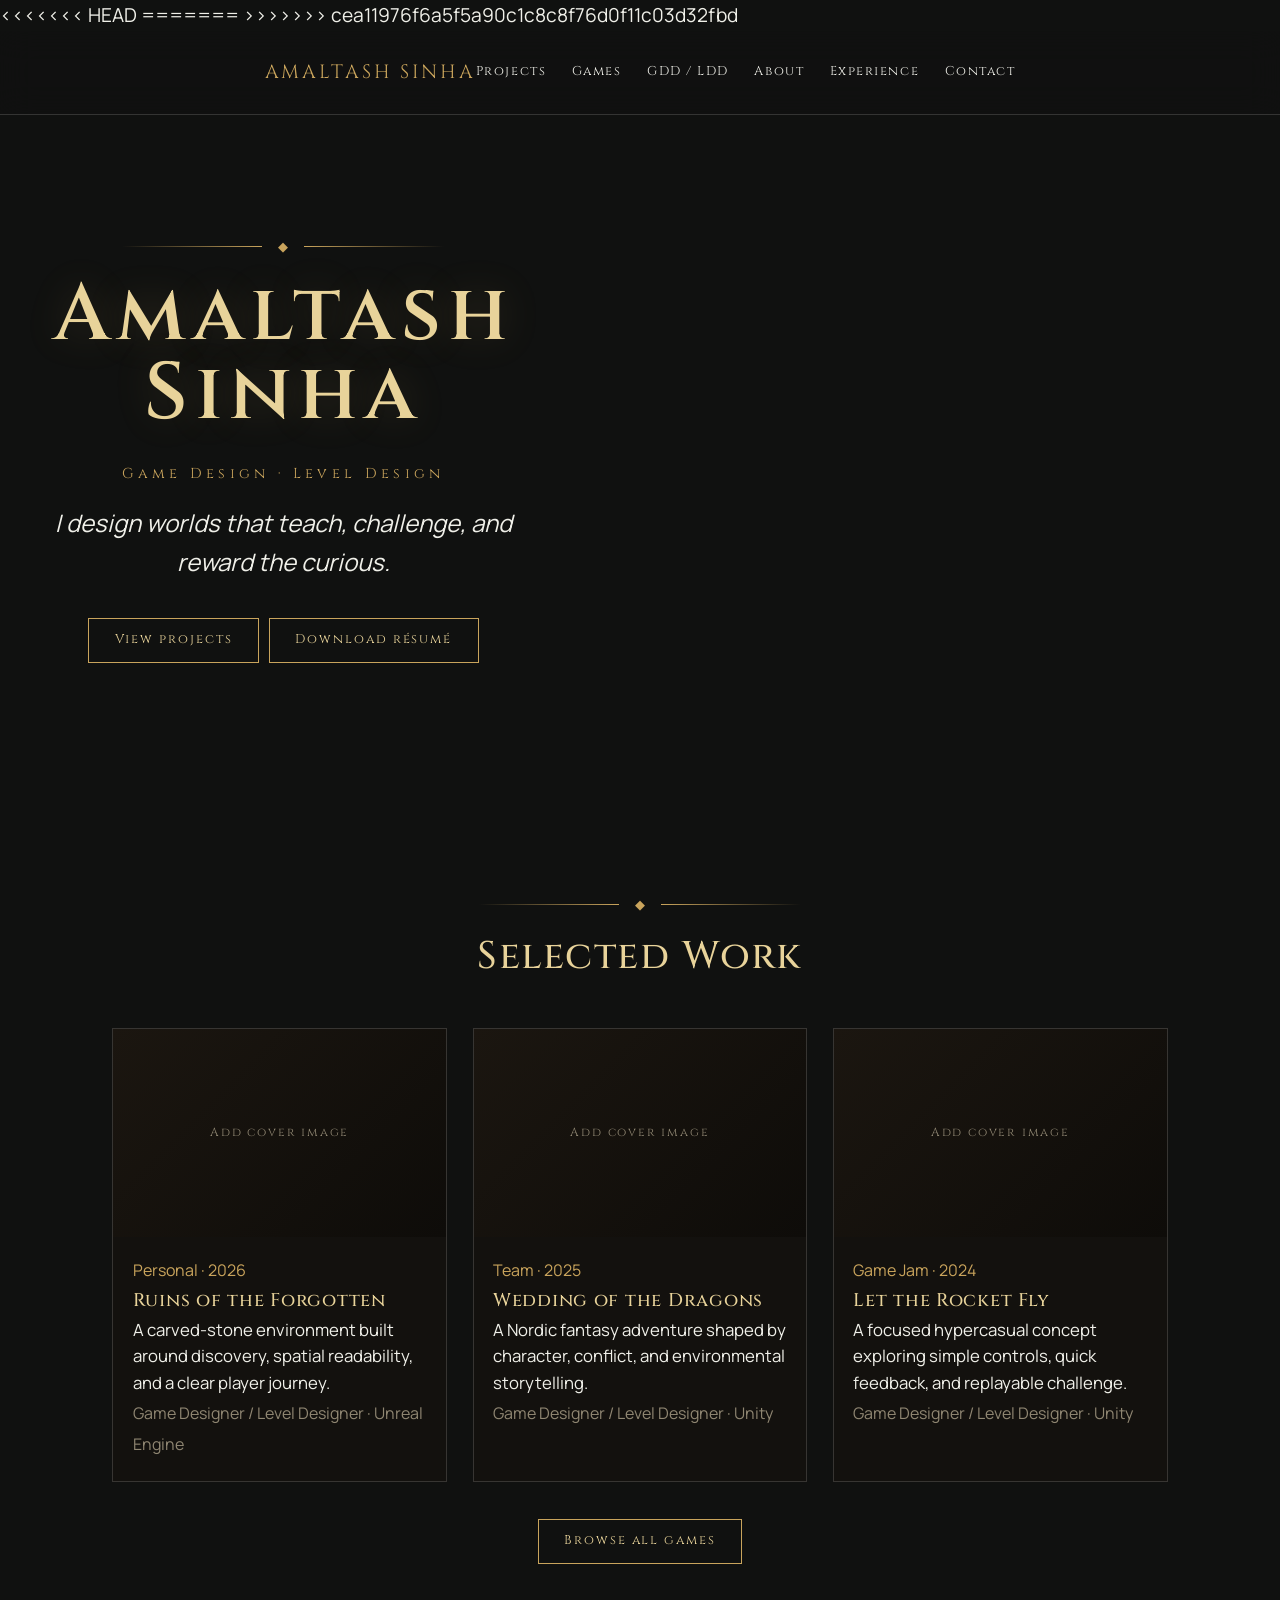
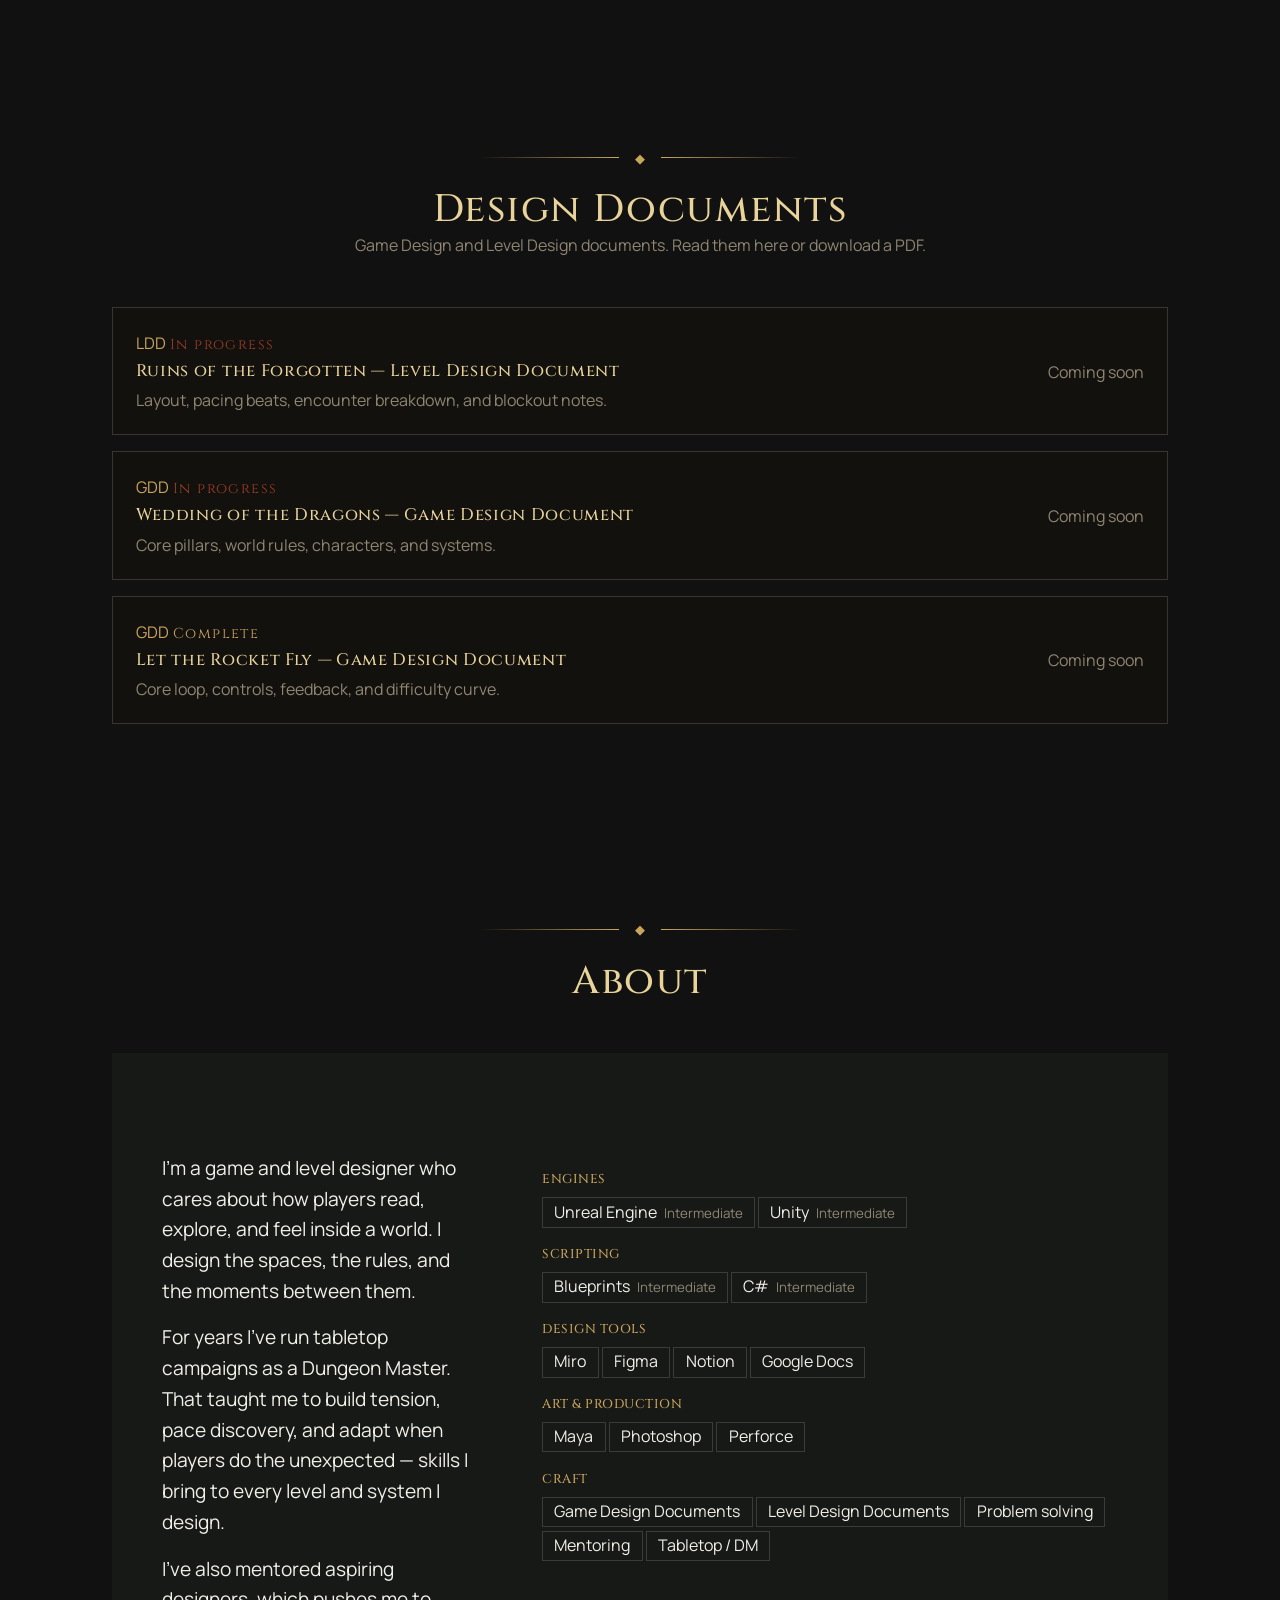
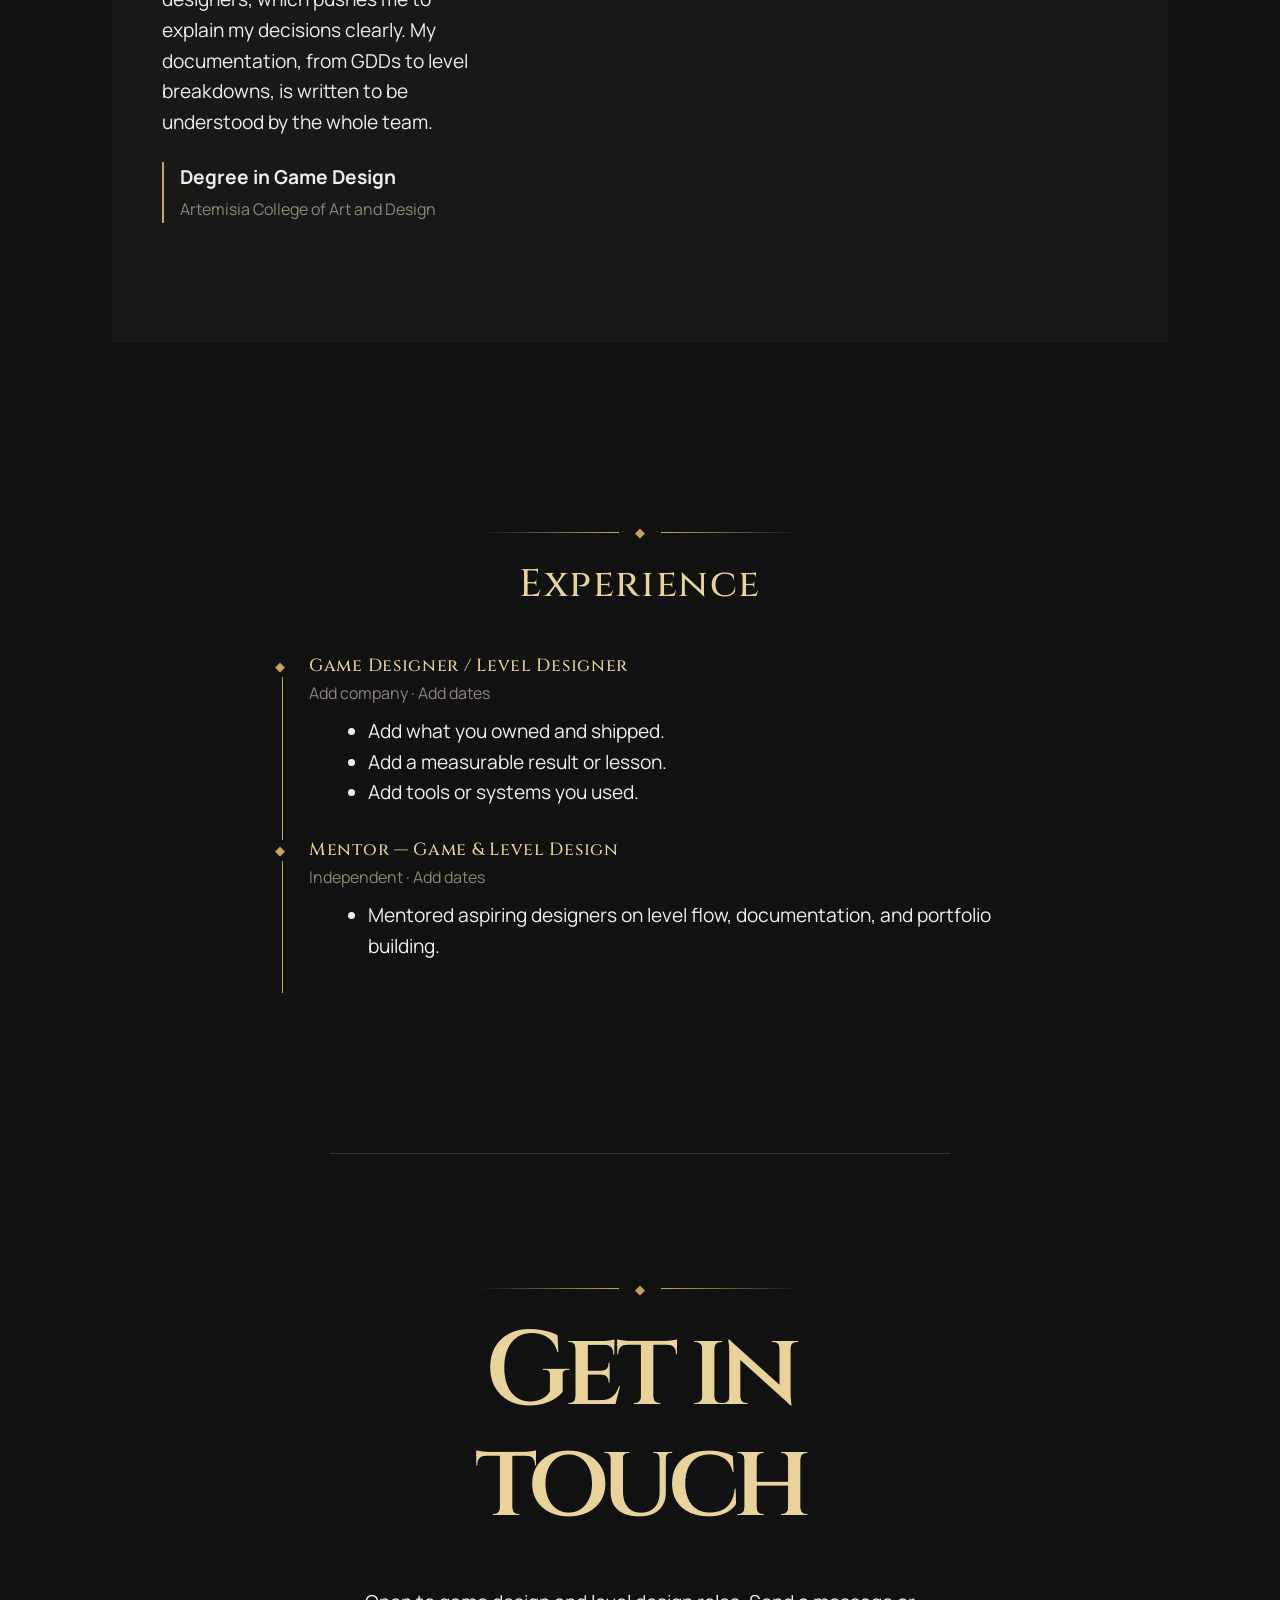
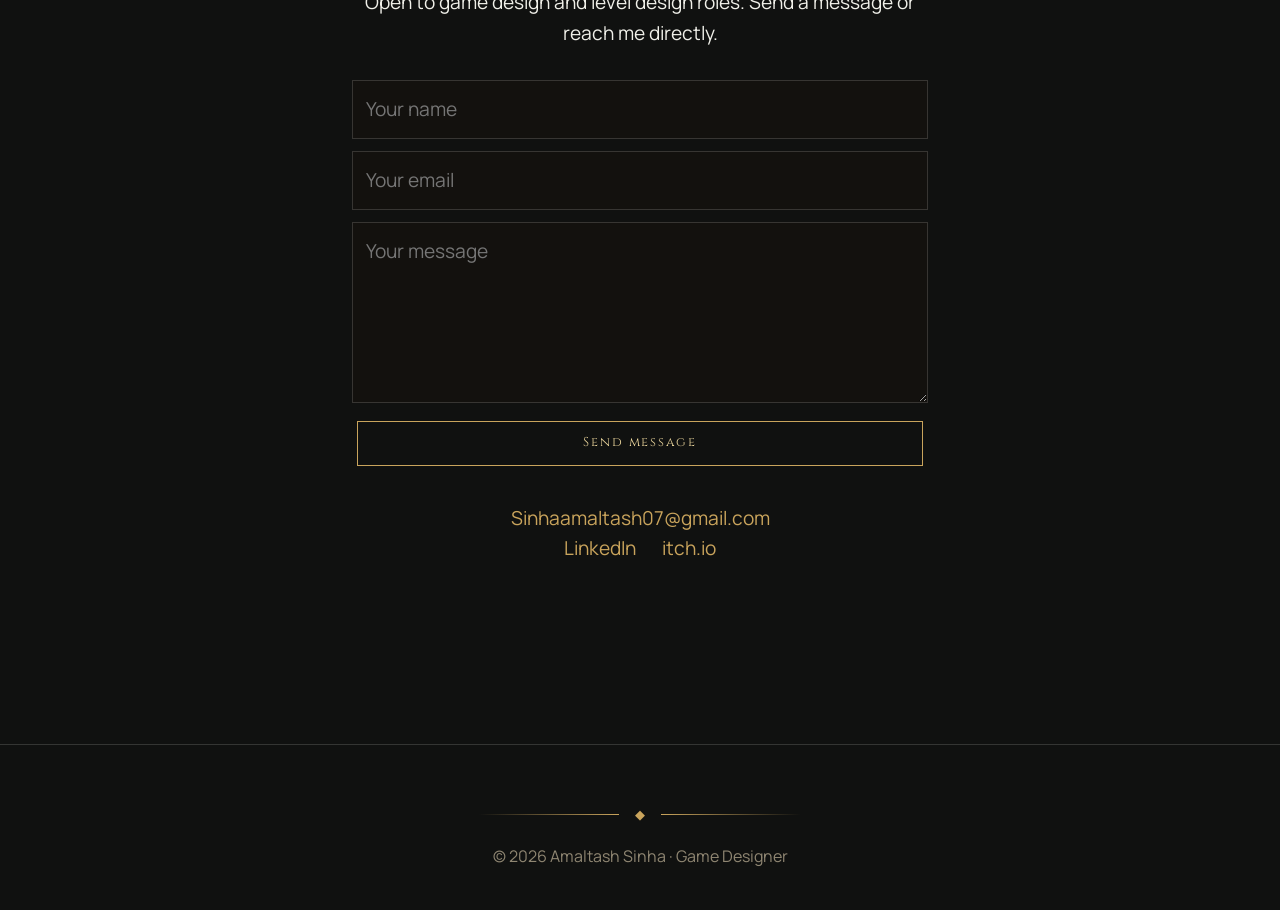
==== commit dbcd433b: "Update index.html" ====
--- a/index.html
+++ b/index.html
@@ -1,12 +1,24 @@
 <!DOCTYPE html>
 <html lang="en">
 <head>
+<<<<<<< HEAD
 <meta charset="UTF-8"><meta name="viewport" content="width=device-width, initial-scale=1">
 <meta name="description" content="Portfolio of Amaltash Sinha, game designer and level designer.">
 <title>Amaltash Sinha — Game Designer</title>
 <link rel="preconnect" href="https://fonts.googleapis.com"><link rel="preconnect" href="https://fonts.gstatic.com" crossorigin>
 <link href="https://fonts.googleapis.com/css2?family=Cinzel:wght@400;500;600&family=Cormorant+Garamond:ital,wght@0,400;0,600;1,400&display=swap" rel="stylesheet">
 <link rel="stylesheet" href="css/style.css">
+=======
+  <meta charset="UTF-8">
+  <meta name="viewport" content="width=device-width, initial-scale=1.0">
+  <meta name="description" content="Game design portfolio showcasing level design, gameplay systems, world building, and design process.">
+  <title>Amaltash Sinha — Game & Level Designer</title>
+  <link rel="preconnect" href="https://fonts.googleapis.com">
+  <link rel="preconnect" href="https://fonts.gstatic.com" crossorigin>
+  <link href="https://fonts.googleapis.com/css2?family=DM+Mono:wght@400;500&family=Manrope:wght@400;500;600;700;800&display=swap" rel="stylesheet">
+  <link rel="stylesheet" href="style.css">
+  <script defer src="script.js"></script>
+>>>>>>> cea11976f6a5f5a90c1c8c8f76d0f11c03d32fbd
 </head>
 <body data-page="home">
 <div id="header"></div>
--- a/style.css
+++ b/style.css
@@ -0,0 +1,158 @@
+/* ============================
+   GAME DESIGN PORTFOLIO
+   Change colors and typography here.
+   ============================ */
+:root {
+  --bg: #101110;
+  --panel: #171917;
+  --panel-light: #20231f;
+  --text: #f0f0e9;
+  --muted: #a0a49a;
+  --line: rgba(240, 240, 233, .16);
+  --accent: #d6ff63;
+  --mono: "DM Mono", monospace;
+  --sans: "Manrope", sans-serif;
+  --wrap: 1180px;
+}
+* { box-sizing: border-box; }
+html { scroll-behavior: smooth; scroll-padding-top: 90px; }
+body { margin: 0; background: var(--bg); color: var(--text); font-family: var(--sans); line-height: 1.6; }
+a { color: inherit; text-decoration: none; }
+button { font: inherit; }
+.noise { position: fixed; inset: 0; pointer-events: none; z-index: 10; opacity: .035; background-image: url("data:image/svg+xml,%3Csvg viewBox='0 0 180 180' xmlns='http://www.w3.org/2000/svg'%3E%3Cfilter id='n'%3E%3CfeTurbulence type='fractalNoise' baseFrequency='.9' numOctaves='3' stitchTiles='stitch'/%3E%3C/filter%3E%3Crect width='100%25' height='100%25' filter='url(%23n)' opacity='.7'/%3E%3C/svg%3E"); }
+.section-wrap { width: min(var(--wrap), calc(100% - 64px)); margin-inline: auto; }
+.site-header { height: 84px; display: flex; align-items: center; justify-content: space-between; padding: 0 max(32px, calc((100vw - var(--wrap))/2)); border-bottom: 1px solid var(--line); position: sticky; top: 0; z-index: 20; background: rgba(16,17,16,.88); backdrop-filter: blur(16px); }
+.wordmark { font-size: 14px; font-weight: 800; letter-spacing: .08em; }
+.wordmark span { color: var(--accent); }
+.nav-links { display: flex; gap: 34px; align-items: center; }
+.nav-links a, .site-footer > span, .site-footer > a:last-child { font: 10px var(--mono); letter-spacing: .08em; color: var(--muted); transition: color .2s; }
+.nav-links a:hover, .site-footer a:hover, .contact-links a:hover { color: var(--accent); }
+.arrow { color: var(--accent); }
+.menu-toggle { display: none; background: transparent; color: var(--text); border: 0; }
+.hero { min-height: 680px; display: grid; grid-template-columns: .92fr 1.08fr; align-items: center; gap: 48px; padding-top: 65px; padding-bottom: 90px; position: relative; }
+.eyebrow { font: 10px var(--mono); letter-spacing: .14em; color: var(--muted); text-transform: uppercase; margin: 0 0 22px; }
+.status-dot { display: inline-block; width: 7px; height: 7px; border-radius: 50%; background: var(--accent); margin-right: 9px; box-shadow: 0 0 12px #d6ff6370; }
+h1, h2, h3, p { margin-top: 0; }
+h1 { font-size: clamp(48px, 6.1vw, 82px); line-height: .99; letter-spacing: -.075em; font-weight: 600; margin-bottom: 28px; }
+h1 em, h2 em { font-family: Georgia, serif; font-weight: 400; color: var(--accent); }
+.hero-description { color: #b9bcb3; max-width: 410px; font-size: 15px; line-height: 1.9; }
+.hero-actions { display: flex; gap: 26px; align-items: center; margin-top: 32px; flex-wrap: wrap; }
+.button { display: inline-flex; align-items: center; gap: 25px; padding: 14px 17px; font-size: 11px; font-weight: 800; }
+.button-primary { background: var(--accent); color: #171a10; }
+.button-primary span { font-size: 17px; }
+.text-link { font-size: 11px; color: var(--muted); }
+.text-link span { color: var(--accent); margin-left: 6px; }
+.hero-meta { display: flex; gap: 42px; margin-top: 54px; padding-top: 20px; border-top: 1px solid var(--line); }
+.hero-meta div { display: grid; gap: 6px; }
+.meta-label { font: 9px var(--mono); color: var(--muted); letter-spacing: .12em; }
+.hero-meta strong { font-size: 11px; font-weight: 600; }
+.hero-art { min-height: 500px; height: min(57vw, 570px); position: relative; overflow: hidden; background: #252d28; }
+.hero-image { position: absolute; inset: 0; background-image: url("https://images.unsplash.com/photo-1518709268805-4e9042af9f23?auto=format&fit=crop&w=1400&q=85"); background-size: cover; background-position: center; filter: saturate(.68); transform: scale(1.02); }
+.image-shade { position: absolute; inset: 0; background: linear-gradient(180deg, rgba(9,13,11,.05), rgba(9,13,11,.12) 45%, rgba(9,13,11,.8)); }
+.hero-index { position: absolute; top: 20px; left: 20px; right: 20px; display: flex; justify-content: space-between; font: 9px var(--mono); letter-spacing: .1em; }
+.hero-caption { position: absolute; bottom: 25px; left: 24px; display: flex; gap: 13px; align-items: center; }
+.caption-mark { color: var(--accent); font-size: 25px; }
+.hero-caption div { display: grid; gap: 3px; }
+.hero-caption strong { font: 10px var(--mono); letter-spacing: .1em; }
+.hero-caption small { font-size: 11px; color: #c4c8bd; }
+.scroll-note { position: absolute; bottom: 29px; left: 0; display: flex; align-items: center; gap: 12px; color: var(--muted); font: 9px var(--mono); letter-spacing: .1em; }
+.scroll-line { height: 1px; width: 35px; background: var(--accent); }
+.work, .process { padding-top: 115px; padding-bottom: 115px; border-top: 1px solid var(--line); }
+.section-heading { display: flex; justify-content: space-between; align-items: end; gap: 40px; margin-bottom: 44px; }
+.section-heading h2, .about h2, .contact h2 { font-size: clamp(38px, 5vw, 62px); line-height: 1.05; letter-spacing: -.065em; font-weight: 600; margin: 0; }
+.section-intro { color: var(--muted); font-size: 12px; line-height: 1.9; max-width: 330px; margin: 0 0 4px; }
+.project-grid { display: grid; grid-template-columns: 1fr 1fr; gap: 44px 24px; }
+.project-featured { grid-column: 1 / -1; }
+.project-image { position: relative; display: block; overflow: hidden; min-height: 260px; aspect-ratio: 1.35 / 1; background-color: #252923; }
+.project-featured .project-image { aspect-ratio: 2.15 / 1; }
+.project-image::before { content: ""; position: absolute; inset: 0; background-size: cover; background-position: center; transition: transform .65s cubic-bezier(.2,.7,.2,1), filter .3s; filter: saturate(.72) brightness(.82); }
+.project-image:hover::before { transform: scale(1.045); filter: saturate(.9) brightness(.95); }
+.image-temple::before { background-image: linear-gradient(0deg,rgba(9,13,10,.48),transparent 60%), url("https://images.unsplash.com/photo-1518709268805-4e9042af9f23?auto=format&fit=crop&w=1500&q=85"); }
+.image-dragon::before { background-image: linear-gradient(0deg,rgba(9,13,10,.4),transparent 60%), url("https://images.unsplash.com/photo-1511497584788-876760111969?auto=format&fit=crop&w=1100&q=85"); }
+.image-rocket::before { background-image: linear-gradient(0deg,rgba(9,13,10,.4),transparent 60%), url("https://images.unsplash.com/photo-1462331940025-496dfbfc7564?auto=format&fit=crop&w=1100&q=85"); }
+.project-number { position: absolute; top: 17px; left: 17px; font: 9px var(--mono); letter-spacing: .1em; }
+.image-cta { position: absolute; right: 17px; bottom: 17px; font: 9px var(--mono); letter-spacing: .08em; background: var(--accent); color: #171a10; padding: 10px 12px; opacity: 0; transform: translateY(5px); transition: .25s; }
+.project-image:hover .image-cta, .project-image:focus-visible .image-cta { opacity: 1; transform: translateY(0); }
+.project-info { display: flex; justify-content: space-between; gap: 20px; padding-top: 19px; }
+.project-type { color: var(--muted); font: 9px var(--mono); letter-spacing: .1em; margin-bottom: 8px; }
+.project-info h3 { font-size: 22px; letter-spacing: -.04em; margin-bottom: 7px; }
+.project-summary { color: var(--muted); font-size: 11px; max-width: 480px; line-height: 1.8; margin-bottom: 0; }
+.project-year { font: 10px var(--mono); color: var(--muted); padding-top: 2px; }
+.replace-note { color: var(--muted); font-size: 10px; margin-top: 35px; }
+.replace-note span { color: var(--accent); margin-right: 7px; }
+.about { display: grid; grid-template-columns: .7fr 1.3fr; gap: 70px; padding-top: 100px; padding-bottom: 120px; background: var(--panel); max-width: none; width: 100%; padding-left: max(32px, calc((100vw - var(--wrap))/2)); padding-right: max(32px, calc((100vw - var(--wrap))/2)); }
+.big-cross { color: var(--accent); font-size: 80px; display: block; margin-top: 70px; font-weight: 200; }
+.about-content h2 { margin-bottom: 30px; }
+.about-content > p { color: var(--muted); max-width: 650px; font-size: 13px; line-height: 2; }
+.about-content .about-lead { font-size: 17px; color: var(--text); line-height: 1.7; max-width: 590px; }
+.specialties { display: grid; grid-template-columns: repeat(3, 1fr); gap: 18px; border-top: 1px solid var(--line); margin-top: 38px; padding-top: 22px; }
+.specialties div { display: grid; gap: 6px; align-content: start; }
+.specialties span { color: var(--accent); font: 10px var(--mono); }
+.specialties strong { font-size: 12px; }
+.specialties small { color: var(--muted); font-size: 10px; }
+.process-list { border-top: 1px solid var(--line); }
+.process-row { display: grid; grid-template-columns: 55px 1fr 1.1fr 20px; gap: 20px; align-items: center; padding: 23px 0; border-bottom: 1px solid var(--line); }
+.process-num { font: 10px var(--mono); color: var(--accent); }
+.process-row h3 { font-size: 15px; margin: 0; letter-spacing: -.02em; }
+.process-row p { color: var(--muted); font-size: 11px; line-height: 1.8; margin: 0; max-width: 390px; }
+.process-symbol { color: var(--accent); }
+.case-studies { padding-top: 30px; }
+.case-study { padding: 90px 0; border-top: 1px solid var(--line); scroll-margin-top: 100px; }
+.case-heading { display: flex; justify-content: space-between; align-items: center; }
+.case-heading span { color: var(--accent); font: 9px var(--mono); letter-spacing: .1em; }
+.case-study h2 { font-size: clamp(36px, 5vw, 56px); letter-spacing: -.06em; margin: 0 0 14px; }
+.case-intro { color: var(--muted); font-size: 13px; max-width: 600px; margin-bottom: 38px; }
+.case-columns { display: grid; grid-template-columns: repeat(3, 1fr); gap: 26px; }
+.case-columns h4 { font: 9px var(--mono); color: var(--accent); letter-spacing: .1em; }
+.case-columns p { font-size: 11px; line-height: 1.9; color: var(--muted); }
+.case-image-placeholder { min-height: 230px; margin: 25px 0; display: grid; place-items: center; border: 1px dashed #51584a; background: linear-gradient(135deg,#1a1e19,#252b22); color: var(--muted); font: 10px var(--mono); letter-spacing: .12em; text-align: center; padding: 20px; }
+.back-link { font: 9px var(--mono); color: var(--muted); letter-spacing: .1em; }
+.back-link:hover { color: var(--accent); }
+.contact { padding-top: 105px; padding-bottom: 100px; border-top: 1px solid var(--line); }
+.contact h2 { font-size: clamp(56px, 9vw, 105px); margin-bottom: 24px; }
+.contact-copy { max-width: 410px; color: var(--muted); font-size: 13px; line-height: 1.9; margin-bottom: 30px; }
+.contact-email { display: inline-flex; align-items: center; gap: 22px; font-size: clamp(18px, 3vw, 28px); border-bottom: 1px solid var(--line); padding-bottom: 12px; }
+.contact-email span { color: var(--accent); }
+.contact-links { display: flex; gap: 26px; margin-top: 38px; }
+.contact-links a { font: 9px var(--mono); letter-spacing: .1em; color: var(--muted); }
+.site-footer { min-height: 80px; padding: 20px max(32px, calc((100vw - var(--wrap))/2)); border-top: 1px solid var(--line); display: flex; align-items: center; justify-content: space-between; gap: 20px; }
+.site-footer .wordmark { font-size: 12px; }
+.site-footer > span { font-size: 8px; }
+@media (max-width: 800px) {
+  .section-wrap { width: min(100% - 40px, var(--wrap)); }
+  .site-header { height: 70px; padding-inline: 20px; }
+  .menu-toggle { display: block; font: 10px var(--mono); letter-spacing: .1em; cursor: pointer; }
+  .menu-toggle span { color: var(--accent); font-size: 16px; margin-left: 5px; }
+  .nav-links { display: none; position: absolute; top: 69px; left: 0; right: 0; background: #171917; border-bottom: 1px solid var(--line); padding: 24px 20px; flex-direction: column; align-items: start; gap: 22px; }
+  .nav-links.open { display: flex; }
+  .hero { display: flex; flex-direction: column; align-items: stretch; gap: 35px; padding-top: 60px; padding-bottom: 75px; }
+  .hero-art { min-height: 390px; height: 95vw; max-height: 500px; }
+  .hero-meta { margin-top: 35px; }
+  .scroll-note { bottom: 27px; }
+  .section-heading { align-items: start; flex-direction: column; gap: 20px; }
+  .project-grid { gap: 32px 16px; }
+  .project-featured .project-image { aspect-ratio: 1.3 / 1; }
+  .project-image { min-height: 190px; }
+  .project-info h3 { font-size: 18px; }
+  .about { display: block; padding: 75px 20px; }
+  .big-cross { margin-top: 0; font-size: 45px; margin-bottom: 40px; }
+  .specialties { grid-template-columns: 1fr; gap: 20px; }
+  .process-row { grid-template-columns: 30px 1fr 20px; gap: 12px; }
+  .process-row p { grid-column: 2 / 3; }
+  .process-symbol { grid-column: 3; grid-row: 1; }
+  .case-columns { grid-template-columns: 1fr; gap: 12px; }
+  .case-study { padding: 65px 0; }
+  .site-footer { padding-inline: 20px; flex-wrap: wrap; }
+}
+@media (max-width: 520px) {
+  h1 { font-size: clamp(46px, 14vw, 68px); }
+  .hero-meta { gap: 22px; flex-wrap: wrap; }
+  .project-grid { grid-template-columns: 1fr; }
+  .project-featured { grid-column: auto; }
+  .project-featured .project-image, .project-image { aspect-ratio: 1.25 / 1; }
+  .section-heading h2, .about h2 { font-size: 42px; }
+  .contact h2 { font-size: 61px; }
+  .case-heading { align-items: start; gap: 12px; flex-direction: column; }
+  .contact-links { flex-wrap: wrap; }
+  .site-footer > span { order: 3; width: 100%; }
+}
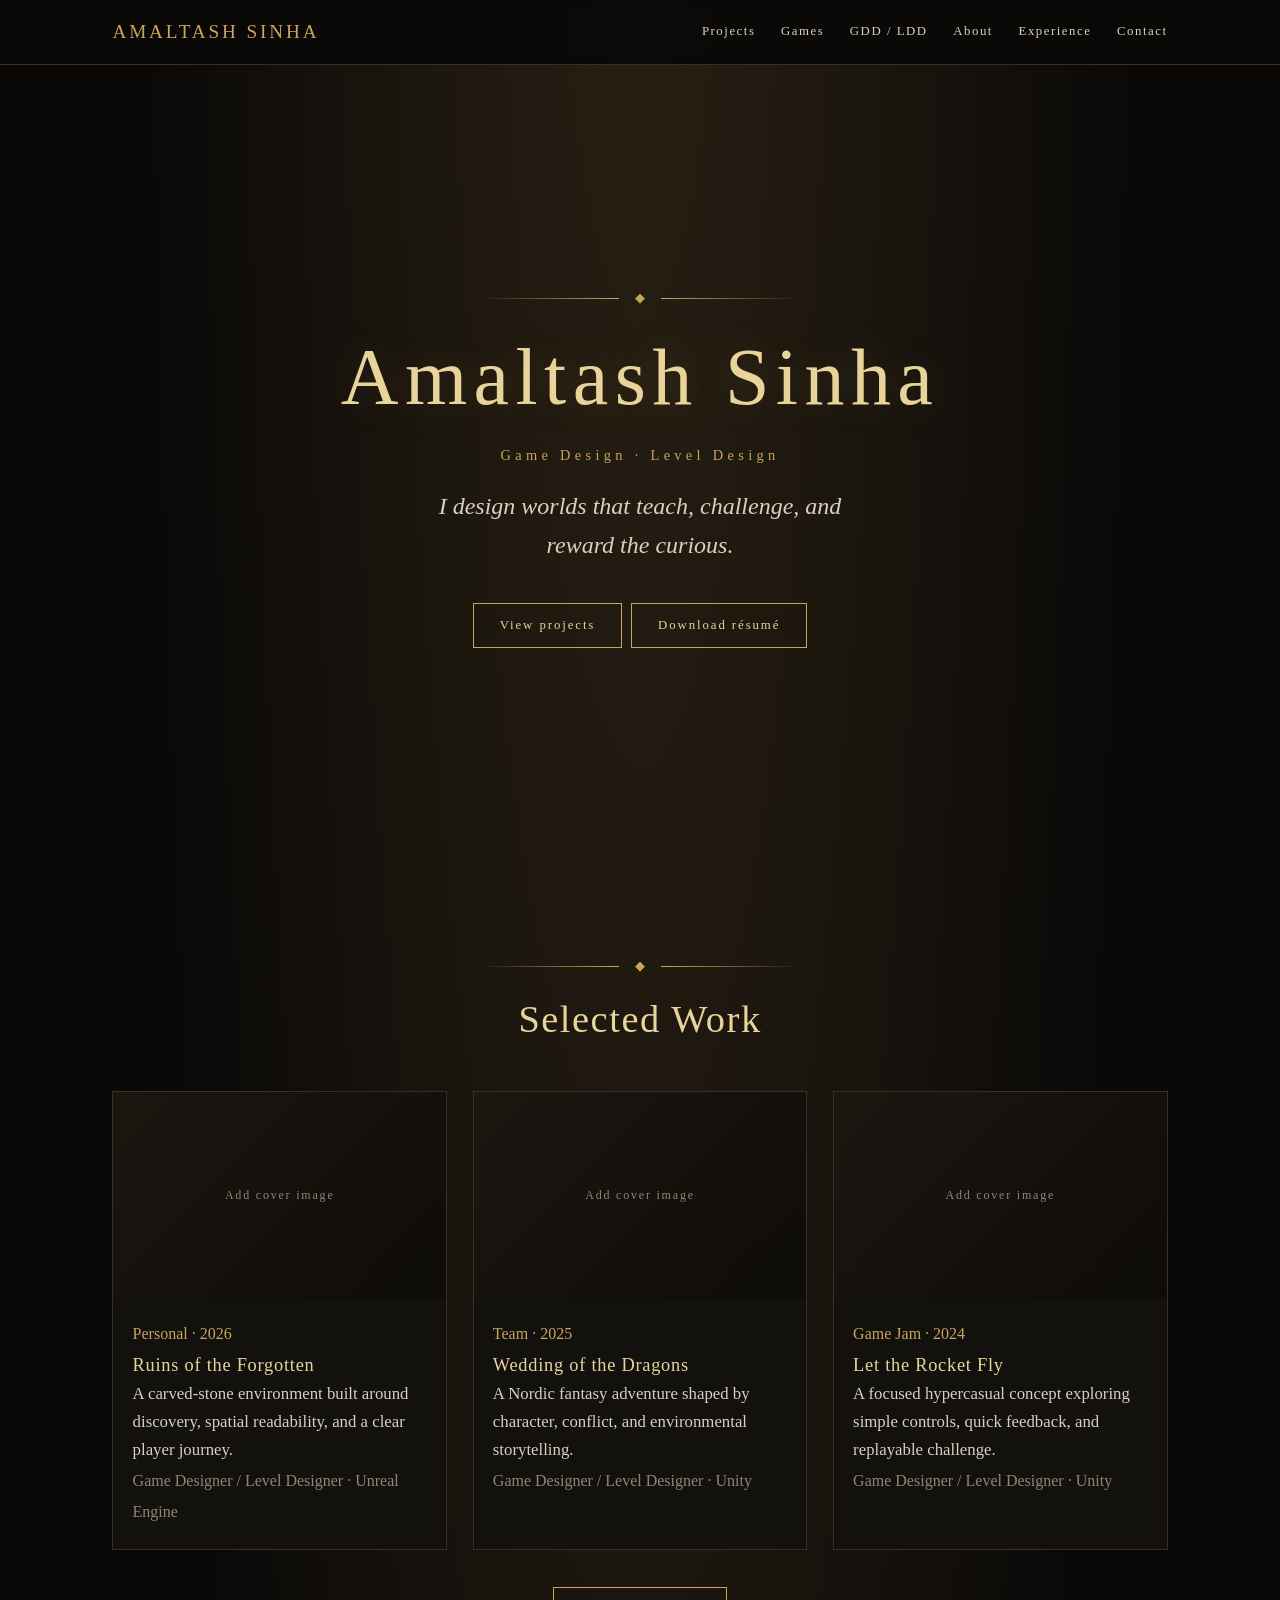
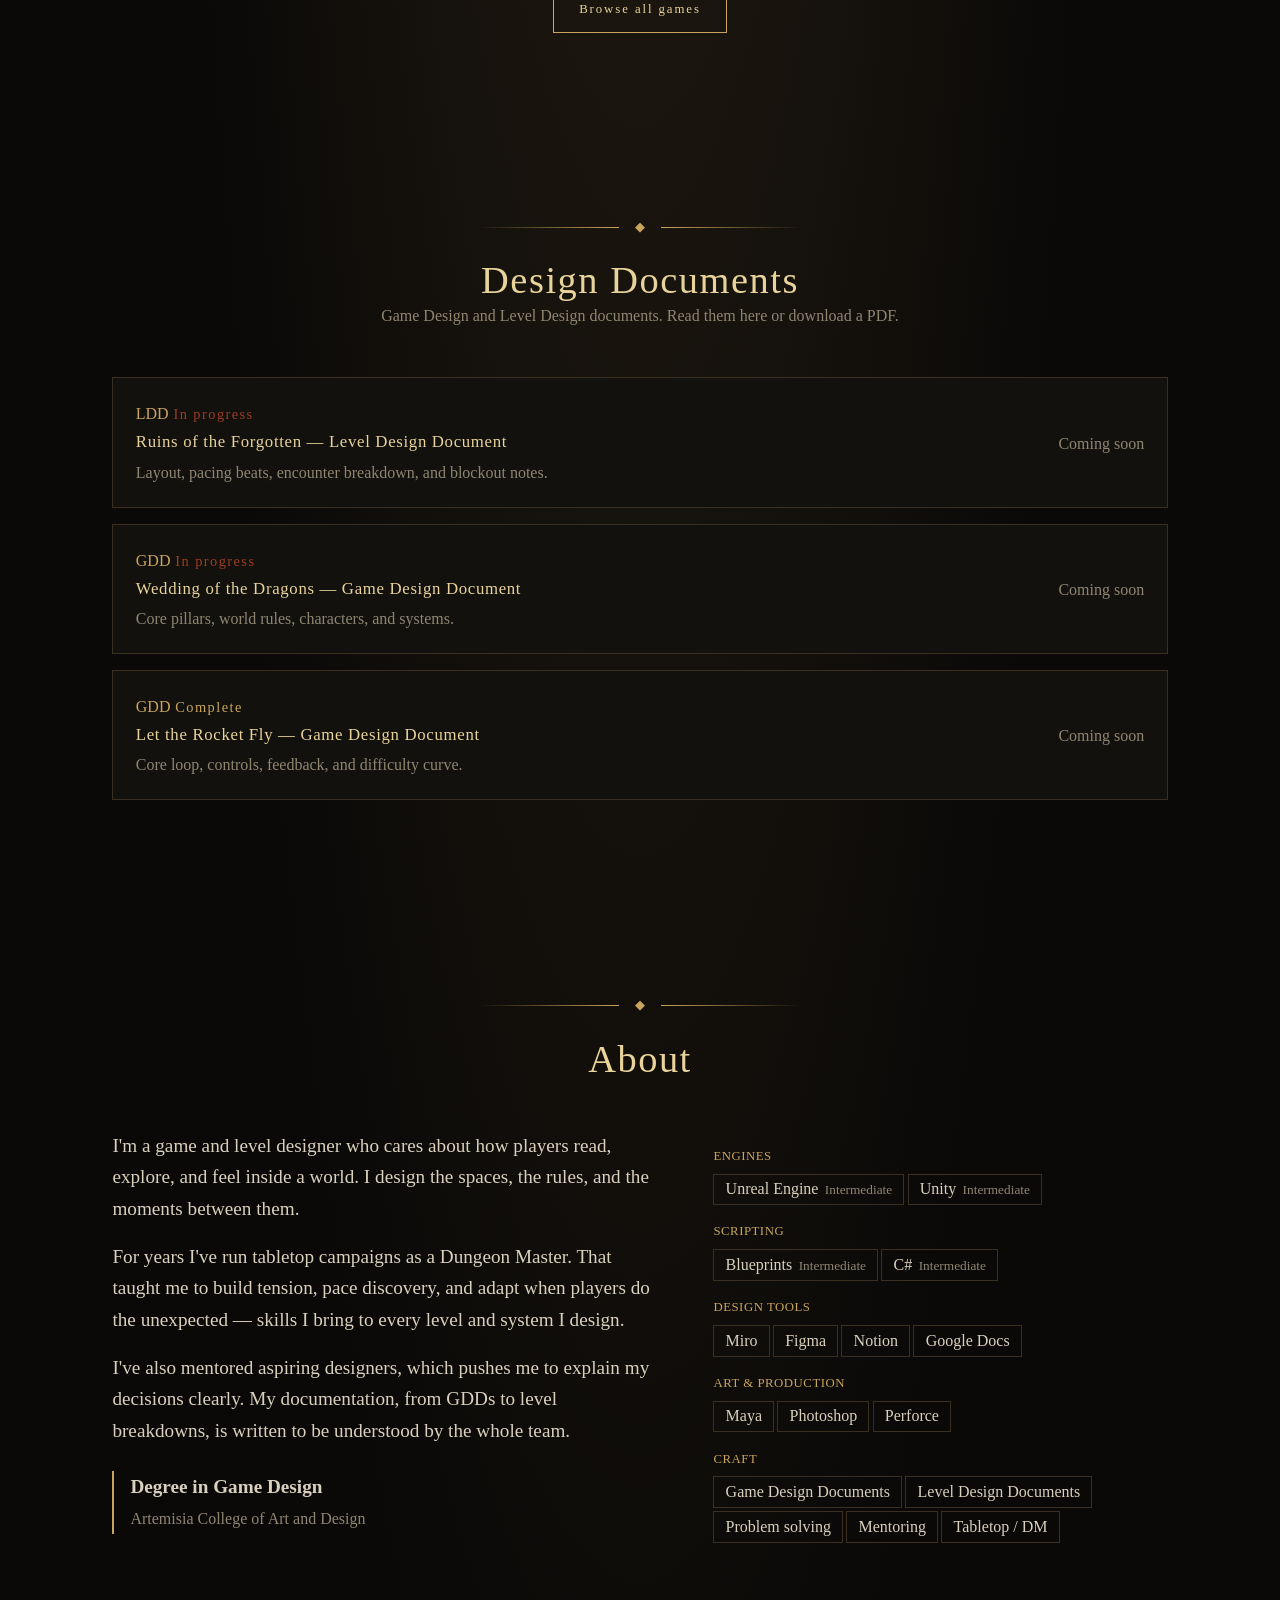
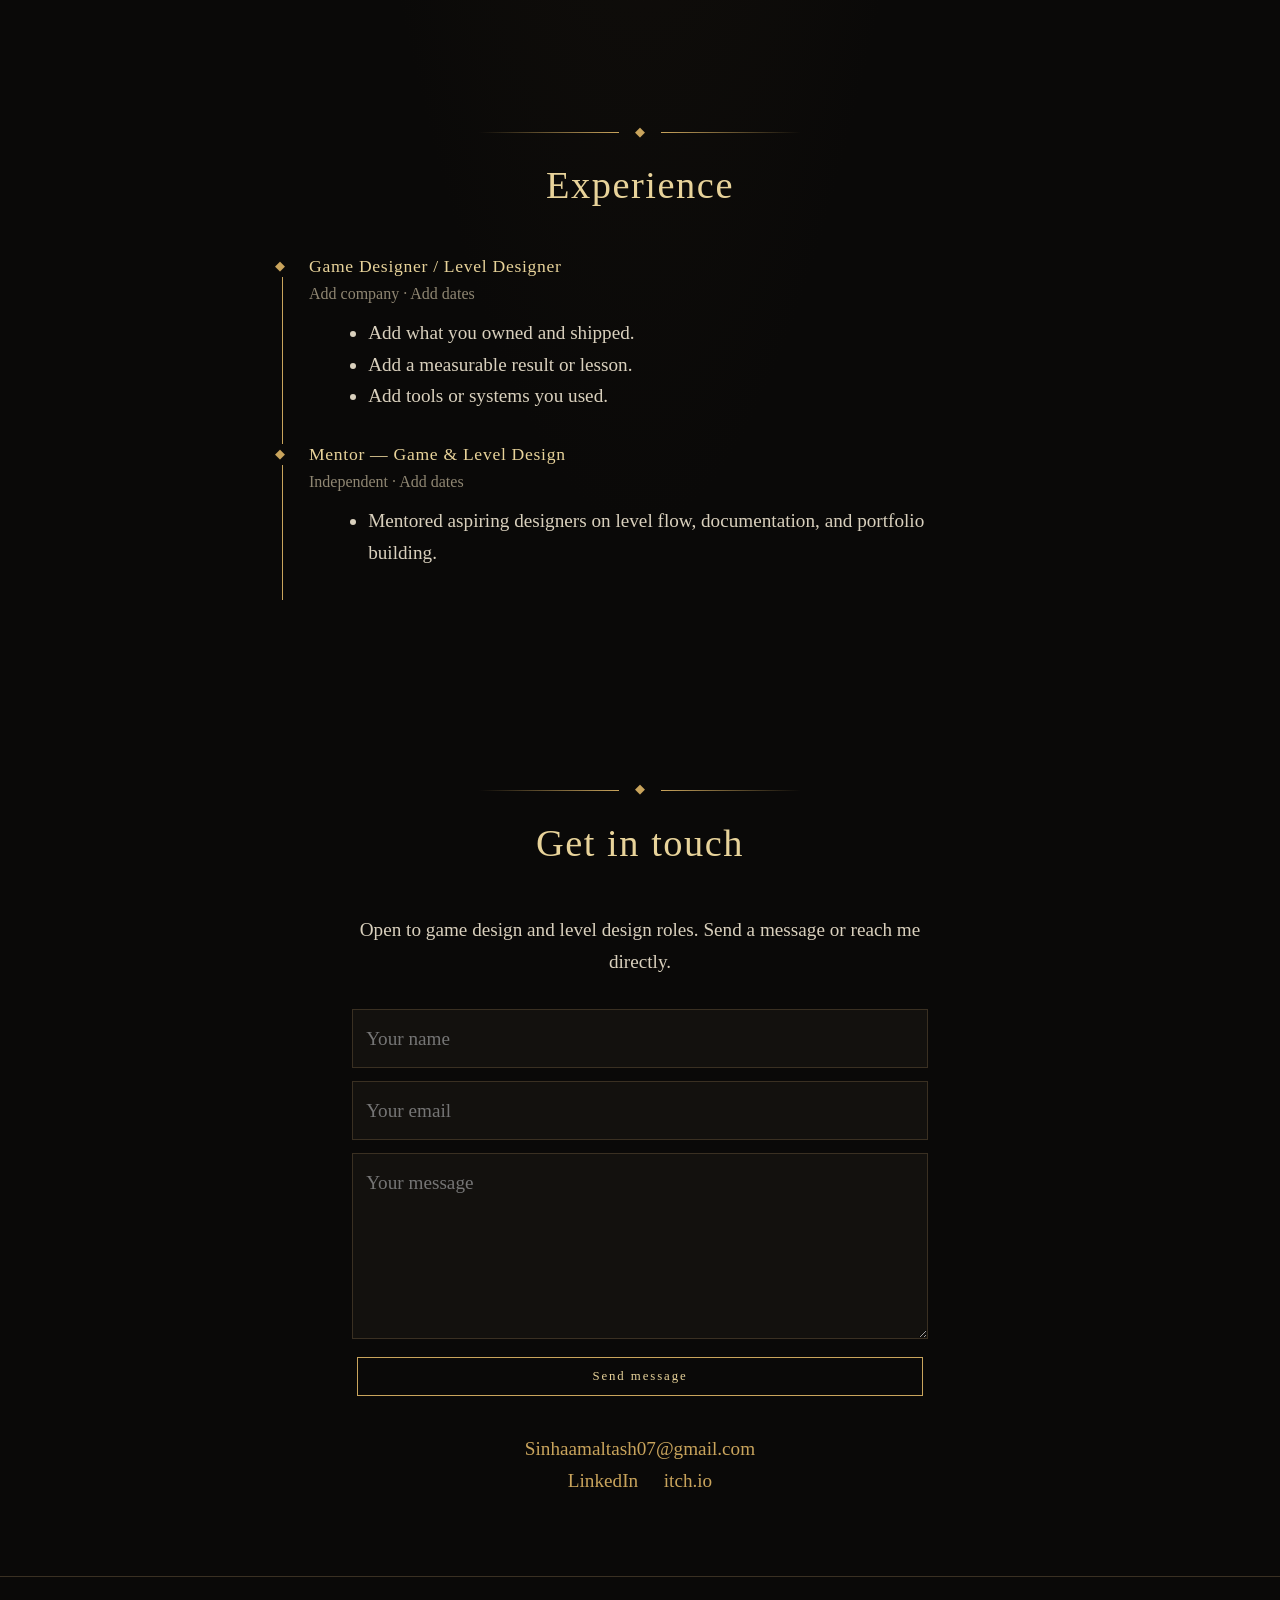
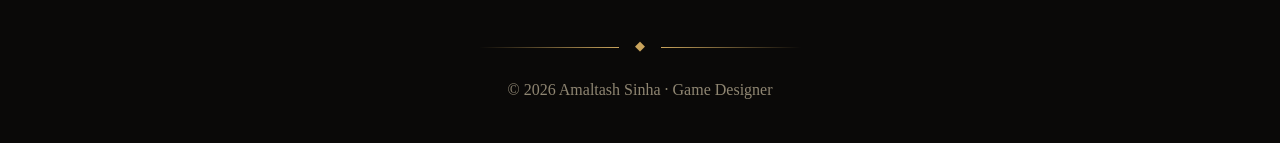
==== commit 361b7125: "push 2" ====
--- a/index.html
+++ b/index.html
@@ -1,24 +1,12 @@
 <!DOCTYPE html>
 <html lang="en">
 <head>
-<<<<<<< HEAD
 <meta charset="UTF-8"><meta name="viewport" content="width=device-width, initial-scale=1">
 <meta name="description" content="Portfolio of Amaltash Sinha, game designer and level designer.">
 <title>Amaltash Sinha — Game Designer</title>
 <link rel="preconnect" href="https://fonts.googleapis.com"><link rel="preconnect" href="https://fonts.gstatic.com" crossorigin>
-<link href="https://fonts.googleapis.com/css2?family=Cinzel:wght@400;500;600&family=Cormorant+Garamond:ital,wght@0,400;0,600;1,400&display=swap" rel="stylesheet">
+<link href="https://fonts.googleapis.com/css2?family=DM+Mono:wght@400;500&family=Instrument+Serif:ital@1&family=Manrope:wght@400;500;600;800&display=swap" rel="stylesheet">
 <link rel="stylesheet" href="css/style.css">
-=======
-  <meta charset="UTF-8">
-  <meta name="viewport" content="width=device-width, initial-scale=1.0">
-  <meta name="description" content="Game design portfolio showcasing level design, gameplay systems, world building, and design process.">
-  <title>Amaltash Sinha — Game & Level Designer</title>
-  <link rel="preconnect" href="https://fonts.googleapis.com">
-  <link rel="preconnect" href="https://fonts.gstatic.com" crossorigin>
-  <link href="https://fonts.googleapis.com/css2?family=DM+Mono:wght@400;500&family=Manrope:wght@400;500;600;700;800&display=swap" rel="stylesheet">
-  <link rel="stylesheet" href="style.css">
-  <script defer src="script.js"></script>
->>>>>>> cea11976f6a5f5a90c1c8c8f76d0f11c03d32fbd
 </head>
 <body data-page="home">
 <div id="header"></div>
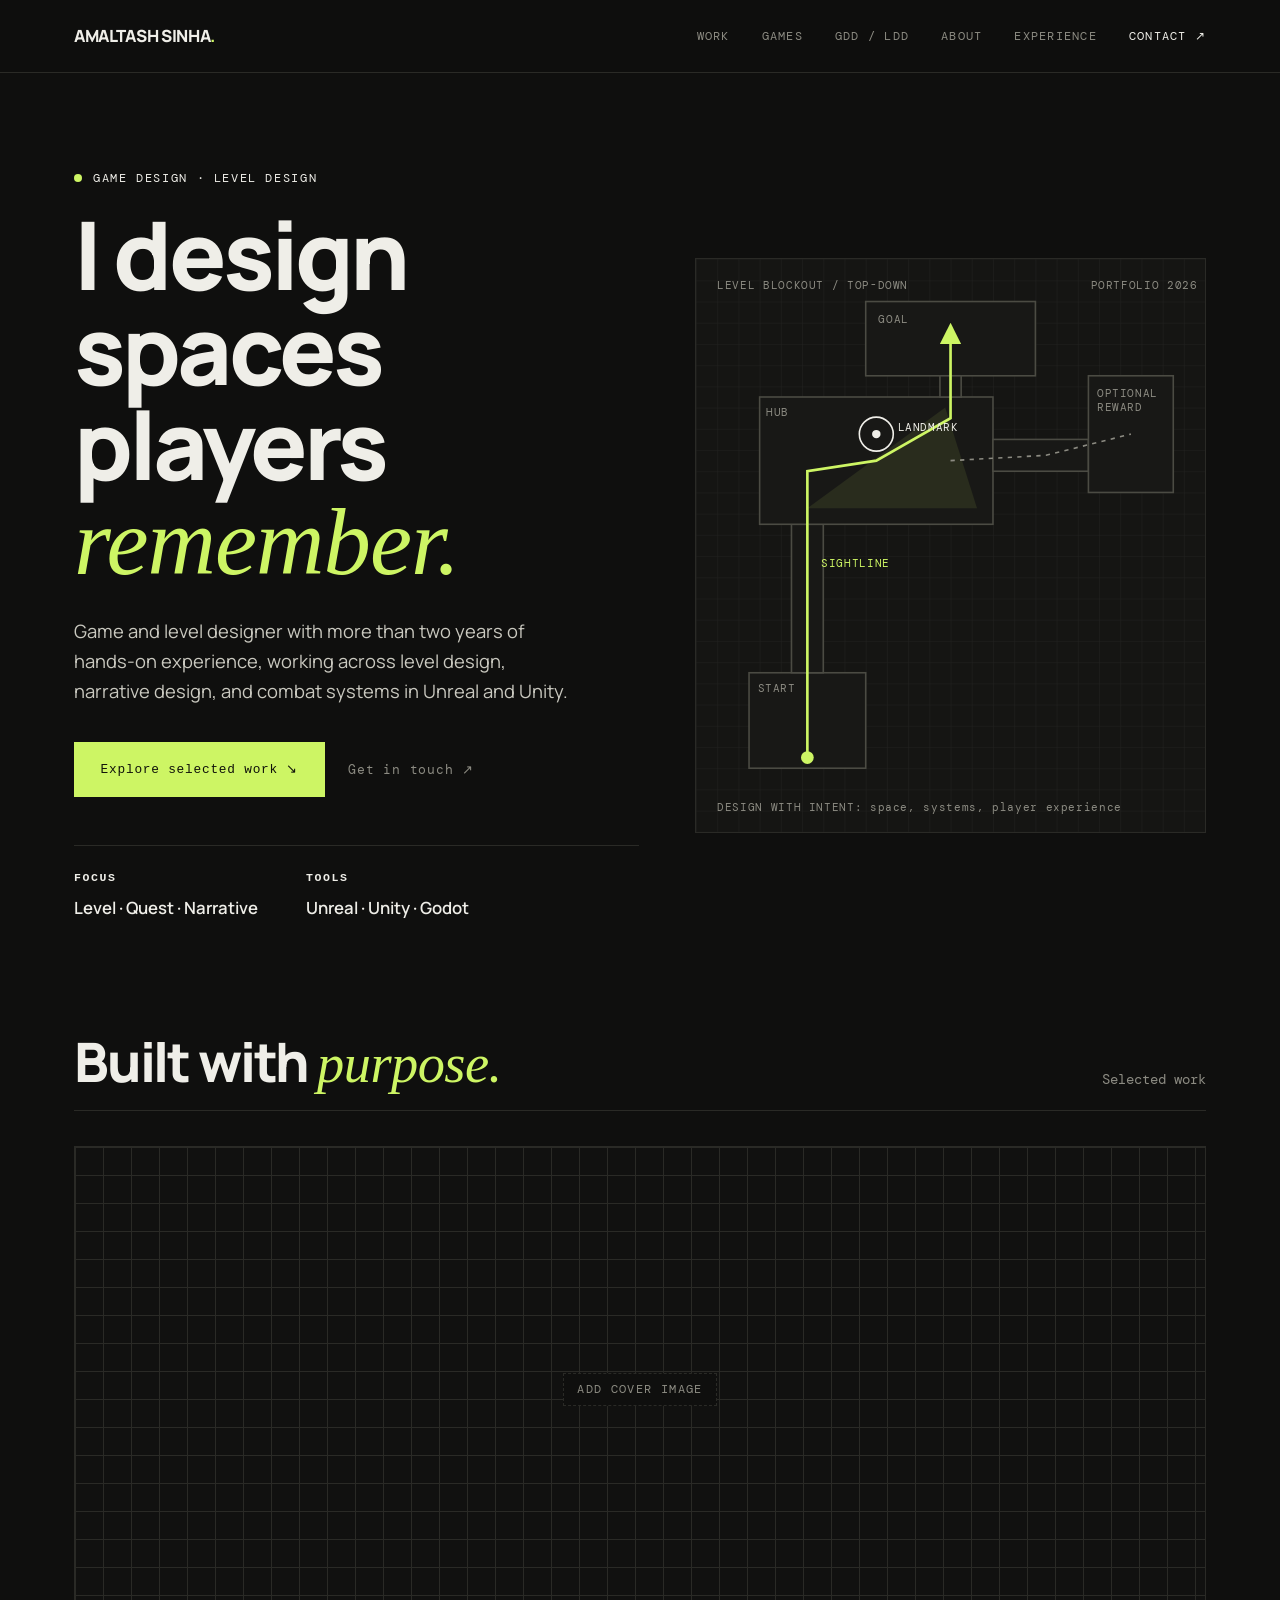
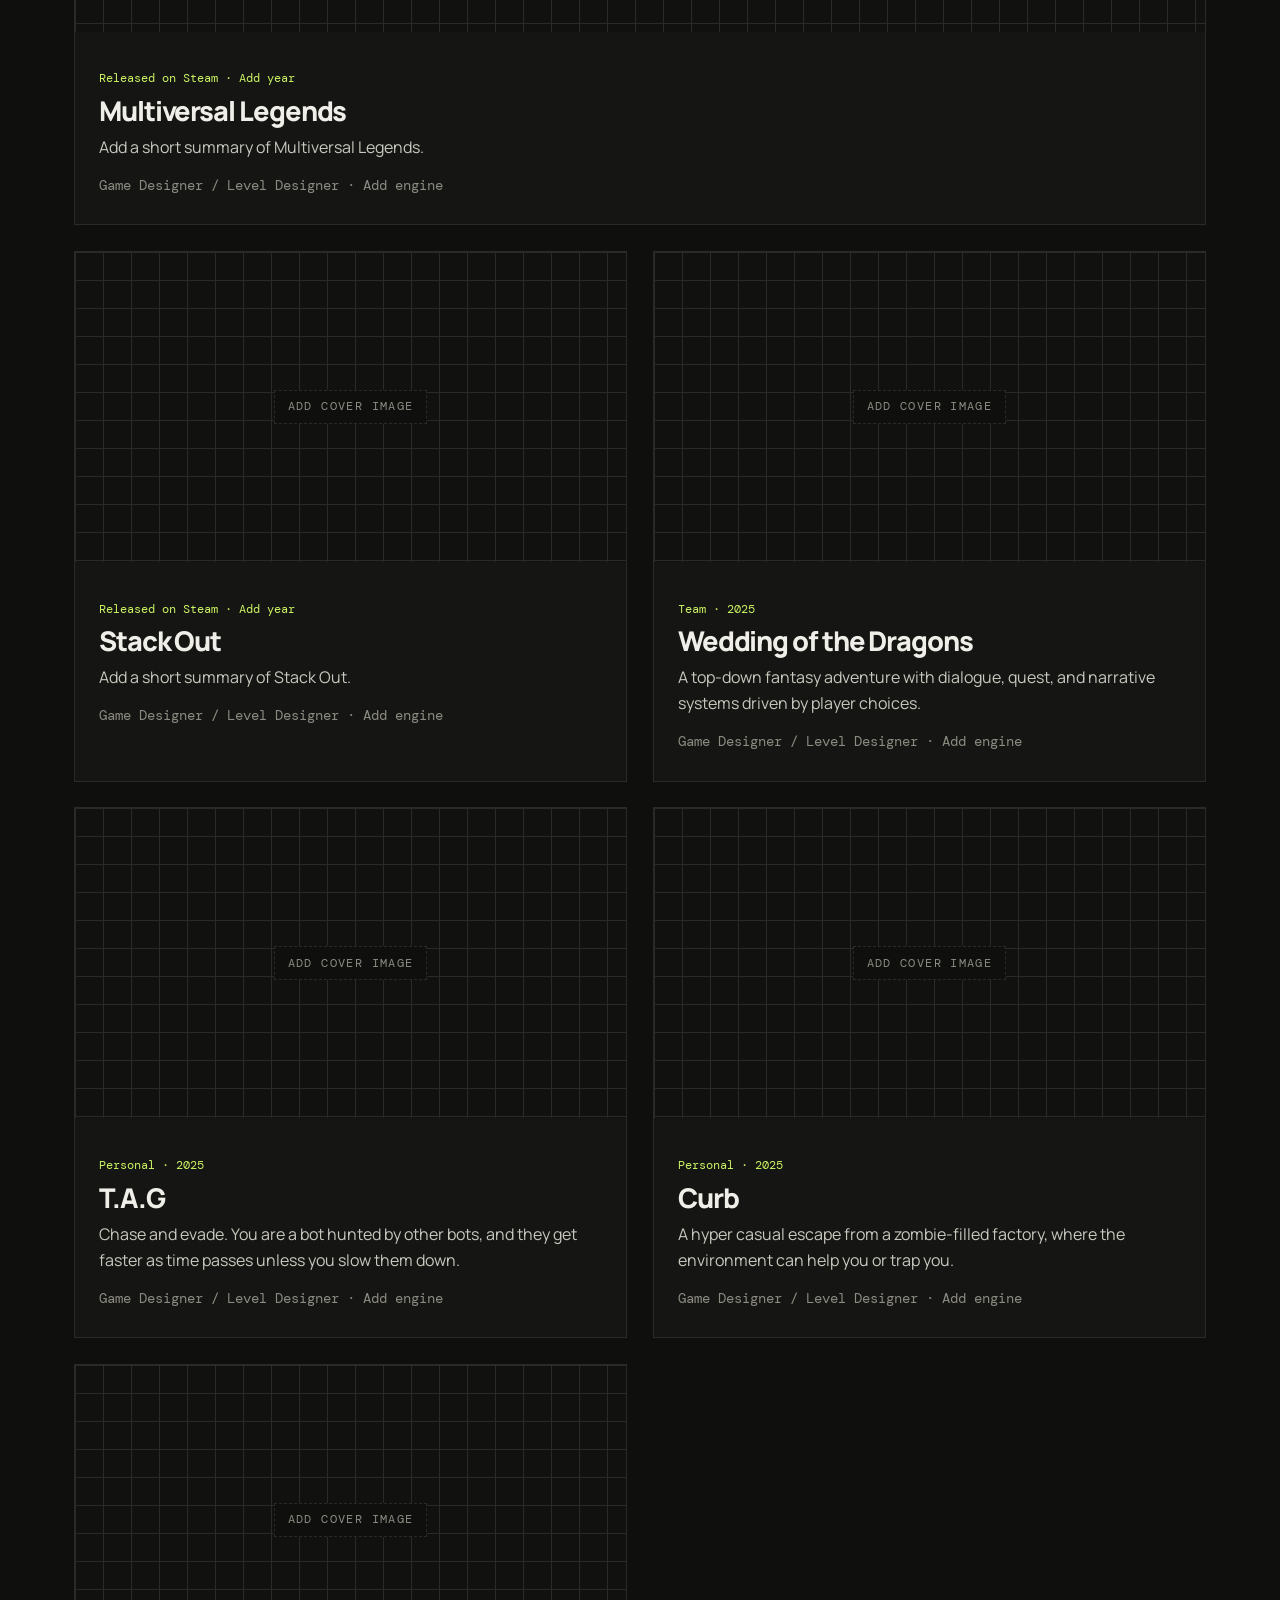
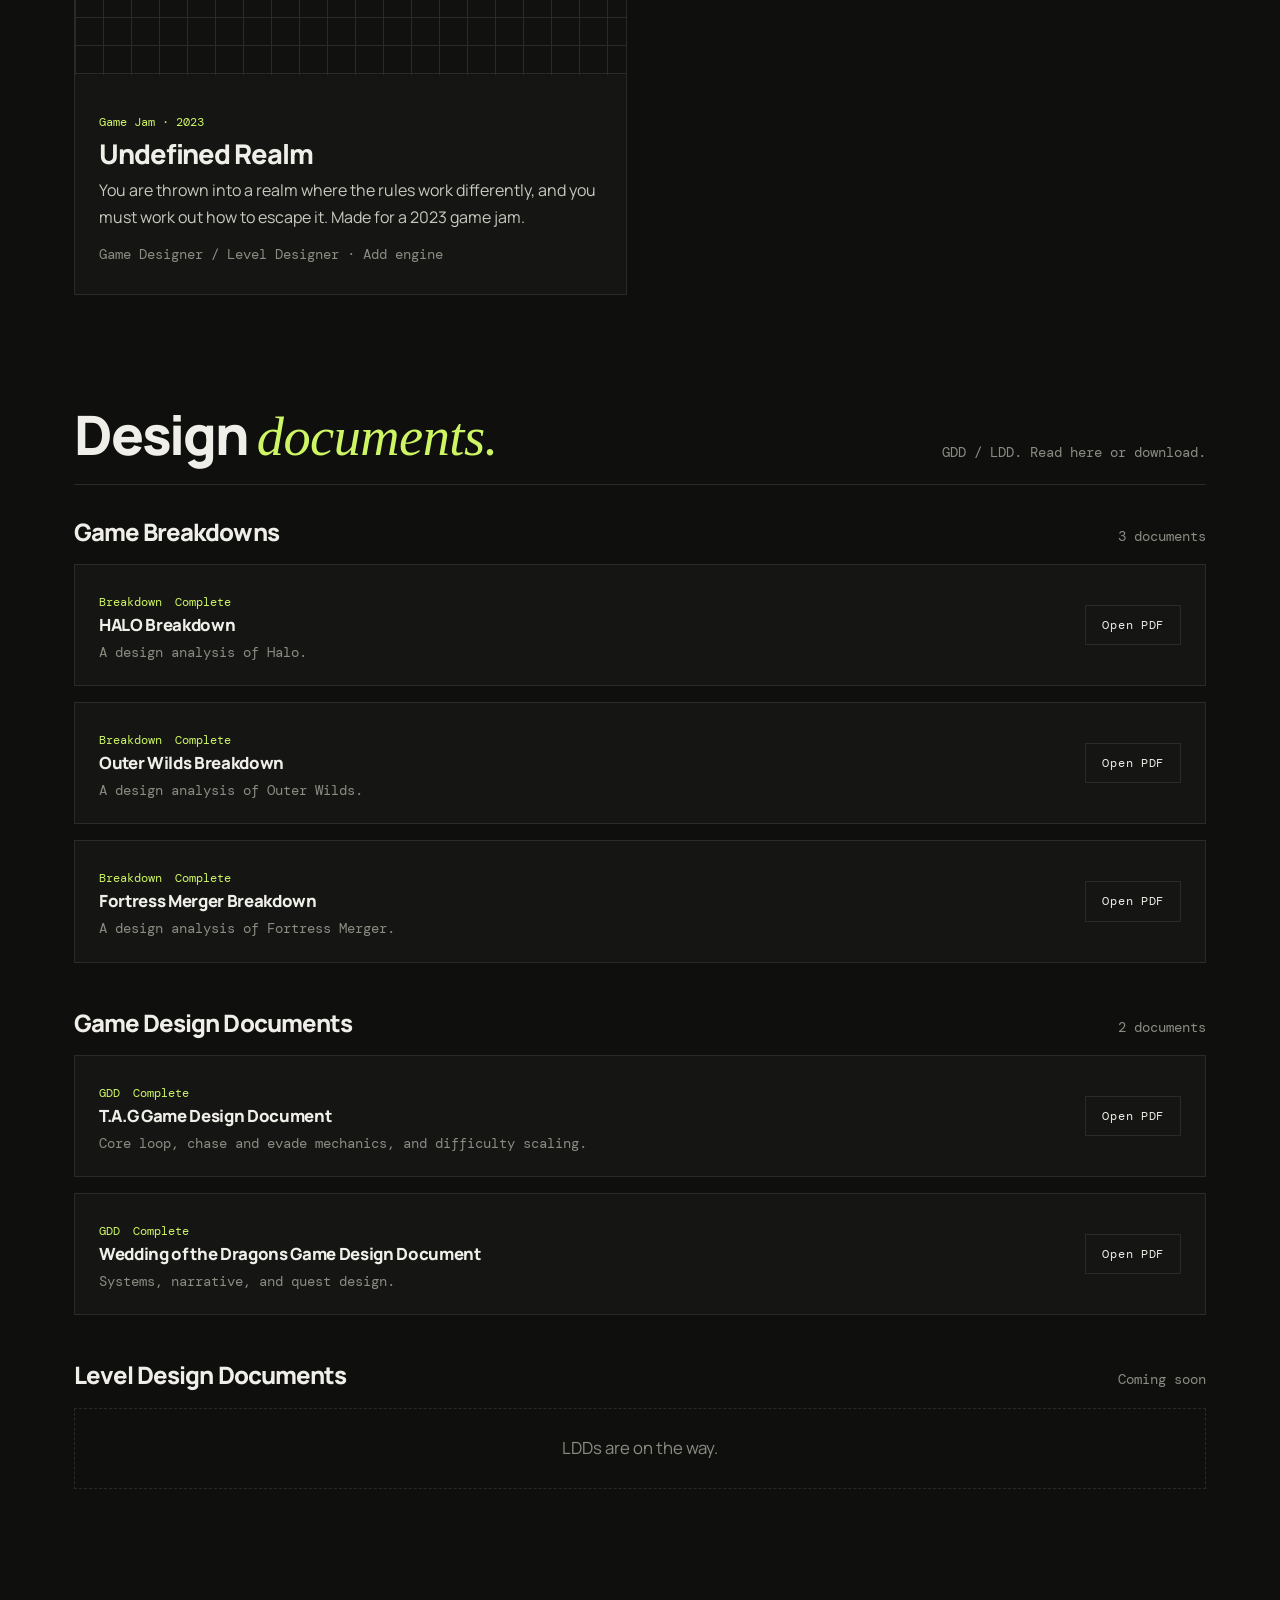
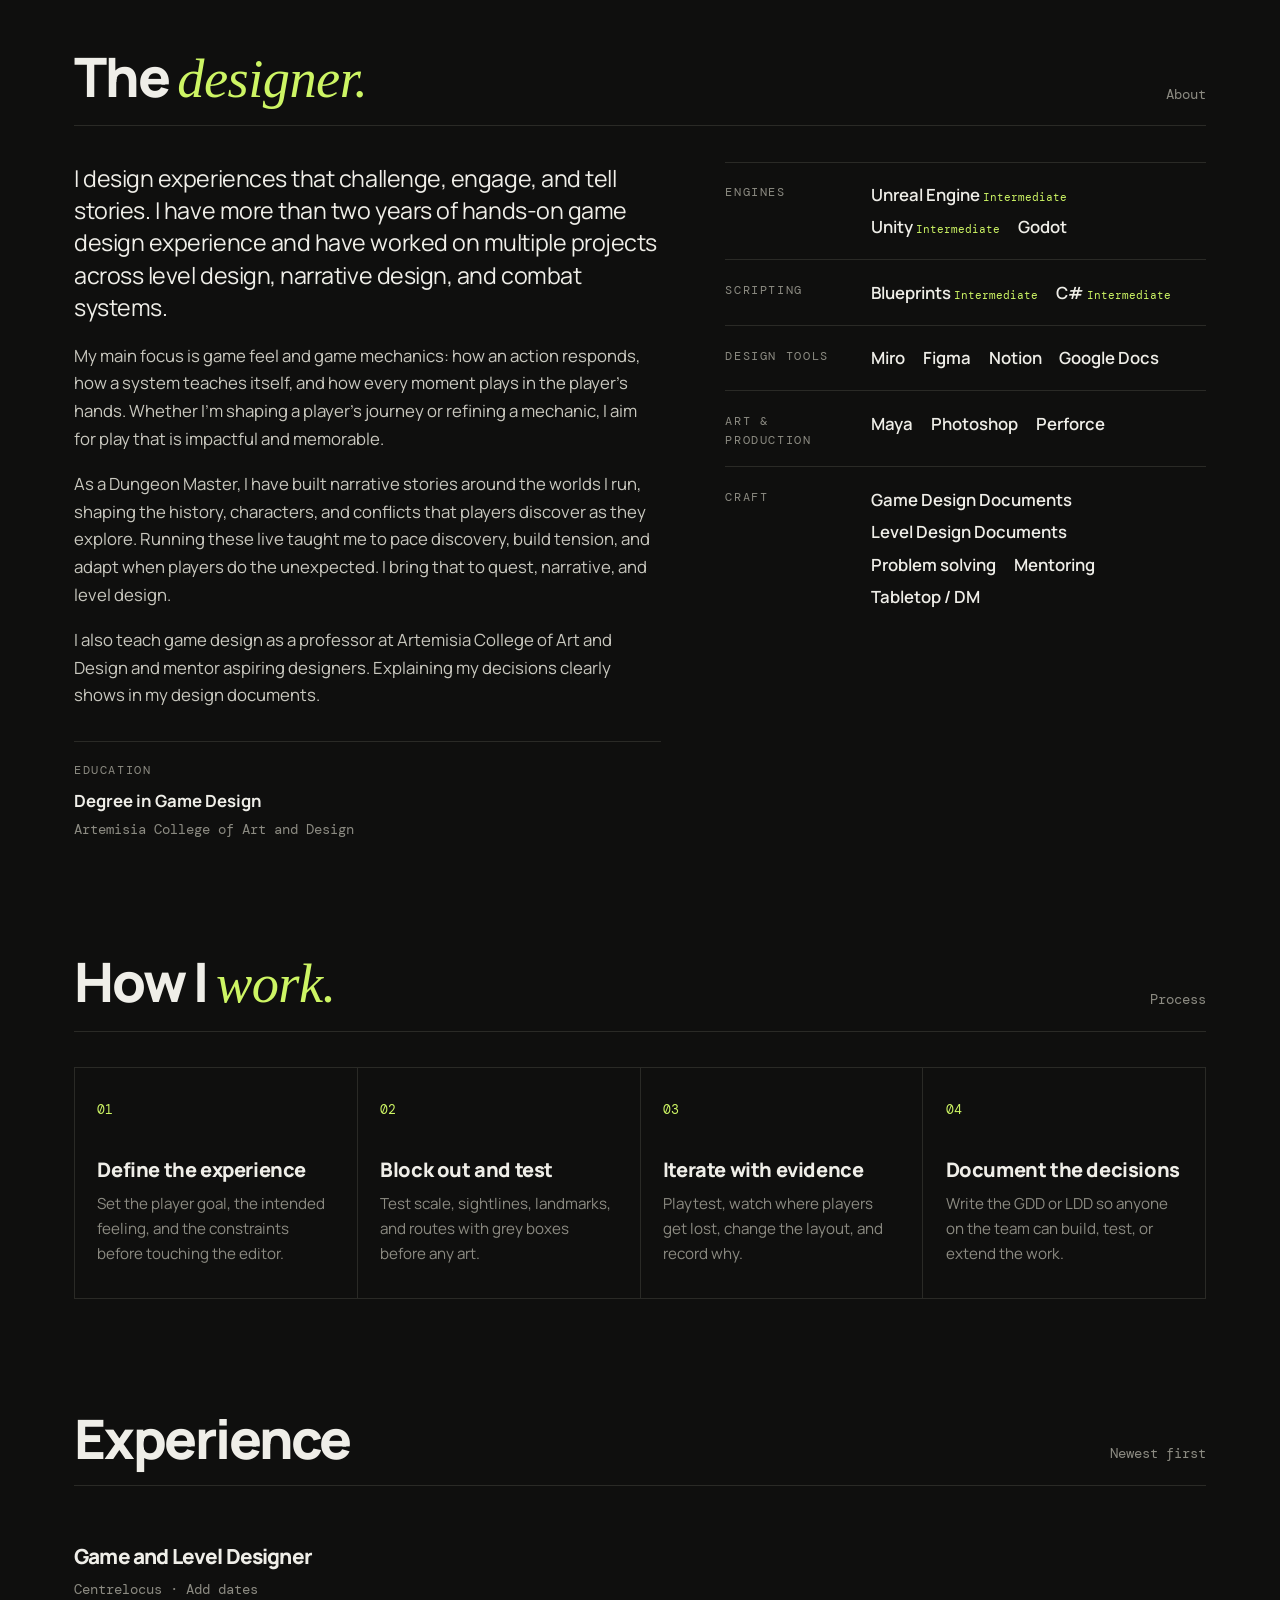
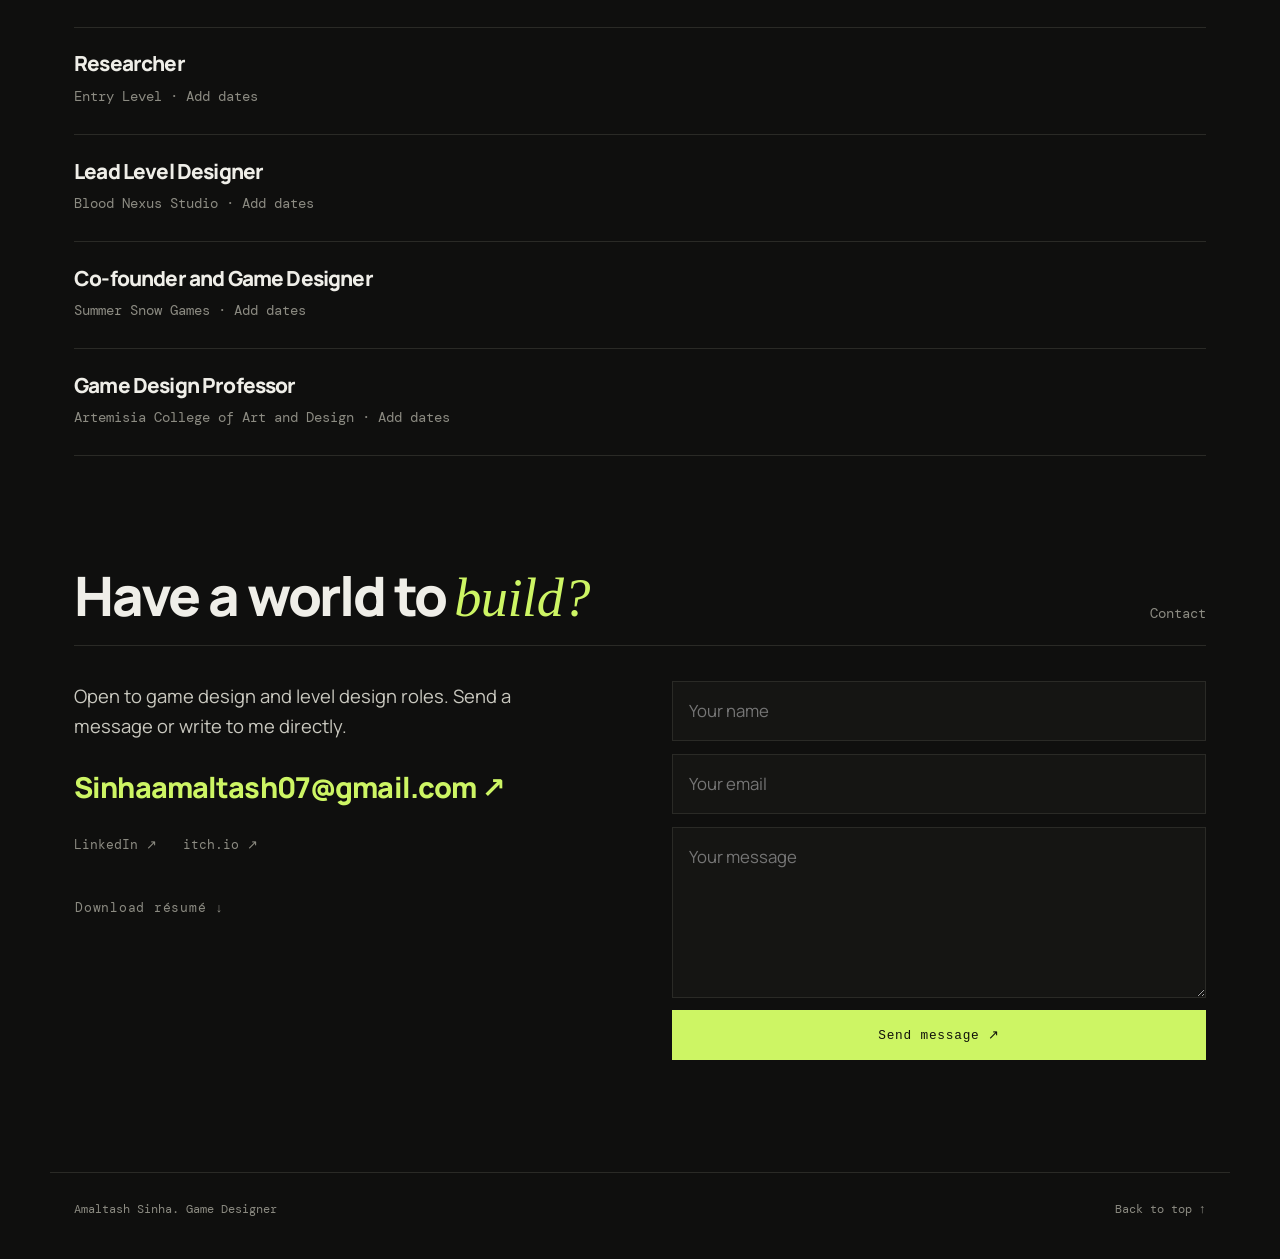
==== commit b14e7d6c: "Changes to the area" ====
--- a/index.html
+++ b/index.html
@@ -13,7 +13,7 @@
 <main id="app"></main>
 <div id="footer"></div>
 <script src="data/profile.js"></script><script src="data/projects.js"></script><script src="data/documents.js"></script>
-<script src="data/experience.js"></script><script src="data/games.js"></script>
+<script src="data/experience.js"></script>
 <script src="js/main.js"></script>
 </body>
 </html>
--- a/css/style.css
+++ b/css/style.css
@@ -1,64 +1,86 @@
-/* Tokens — change colors here */
-:root{--bg:#0a0908;--bg2:#13110e;--line:#3a3022;--gold:#c9a45c;--gold2:#e8d39a;--text:#d9d0bd;--dim:#8f8672;--ember:#9c3d24;
---head:'Cinzel',serif;--body:'Cormorant Garamond',Georgia,serif;--w:1100px}
-*{box-sizing:border-box;margin:0}html{scroll-behavior:smooth;scroll-padding-top:70px}
-body{background:radial-gradient(ellipse at 50% -10%,#2a2114 0,transparent 55%),var(--bg);color:var(--text);font:1.2rem/1.65 var(--body);min-height:100vh}
+/* Tokens — change colors and fonts here */
+:root{--bg:#0f0f0e;--panel:#151513;--line:#2a2a26;--text:#efeee8;--dim:#8c8b82;--acc:#cdf564;
+--sans:'Manrope',system-ui,sans-serif;--serif:'Instrument Serif',Georgia,serif;--mono:'DM Mono',ui-monospace,monospace;--w:1180px}
+*{box-sizing:border-box;margin:0}html{scroll-behavior:smooth;scroll-padding-top:80px}
+body{background:var(--bg);color:var(--text);font:400 1.05rem/1.65 var(--sans);-webkit-font-smoothing:antialiased}
 a{color:inherit;text-decoration:none}img{max-width:100%;display:block}
-:focus-visible{outline:2px solid var(--gold);outline-offset:3px}
-h1,h2,h3,h4{font-family:var(--head);font-weight:500;color:var(--gold2);line-height:1.2;letter-spacing:.04em}
-.wrap{max-width:var(--w);margin:auto;padding:0 1.4rem}
-section{padding:5rem 0}
-.site-header{position:sticky;top:0;z-index:20;background:#0a0908ee;backdrop-filter:blur(6px);border-bottom:1px solid var(--line)}
-.site-header .wrap{display:flex;justify-content:space-between;align-items:center;height:64px}
-.brand{font-family:var(--head);color:var(--gold);letter-spacing:.15em}
-nav{display:flex;gap:1.6rem;font-family:var(--head);font-size:.8rem;letter-spacing:.12em}
-nav a:hover{color:var(--gold)}
-.menu-btn{display:none;background:none;border:1px solid var(--line);color:var(--gold);padding:.3rem .8rem;font-family:var(--head)}
-.hero{min-height:88vh;display:grid;place-items:center;text-align:center;padding:4rem 0}
-.hero h1{font-size:clamp(2.4rem,7vw,5rem);letter-spacing:.08em;text-shadow:0 0 40px #c9a45c33}
-.hero .role{font-family:var(--head);color:var(--gold);letter-spacing:.3em;font-size:.9rem;margin:1.2rem 0}
-.hero p.tagline{max-width:34ch;margin:0 auto 2rem;font-style:italic;font-size:1.5rem}
-.orn{color:var(--gold);margin:1.2rem 0;font-size:.8rem;display:flex;align-items:center;gap:1rem;justify-content:center}
-.orn::before,.orn::after{content:"";height:1px;width:min(18vw,140px);background:linear-gradient(90deg,transparent,var(--gold))}
-.orn::after{transform:scaleX(-1)}
-.btn{display:inline-block;border:1px solid var(--gold);color:var(--gold2);padding:.7rem 1.6rem;font-family:var(--head);font-size:.8rem;letter-spacing:.15em;margin:.3rem;background:none;cursor:pointer;transition:.2s}
-.btn:hover{background:var(--gold);color:#0a0908}
-.sec-title{text-align:center;margin-bottom:3rem}.sec-title h2{font-size:clamp(1.6rem,4vw,2.4rem)}
-.about{display:grid;grid-template-columns:1.2fr 1fr;gap:3.5rem}.about p{margin-bottom:1rem}
-.skills h4{font-size:.8rem;color:var(--gold);margin:1.2rem 0 .4rem}
-.chip{display:inline-block;border:1px solid var(--line);padding:.1rem .7rem;margin:.2rem .2rem 0 0;font-size:1rem}.chip small{color:var(--dim);margin-left:.4rem}
-.edu{margin-top:1.5rem;border-left:2px solid var(--gold);padding-left:1rem}
-.grid{display:grid;grid-template-columns:repeat(auto-fill,minmax(300px,1fr));gap:1.6rem}
-.card{border:1px solid var(--line);background:var(--bg2);transition:.25s;display:block}
-.card:hover{border-color:var(--gold);transform:translateY(-3px)}
-.thumb{aspect-ratio:16/10;background:linear-gradient(135deg,#1b1610,#0e0c09);display:grid;place-items:center;overflow:hidden}
+:focus-visible{outline:2px solid var(--acc);outline-offset:3px}
+h1,h2,h3{font-weight:800;letter-spacing:-.04em;line-height:1}
+em{font-family:var(--serif);font-style:italic;font-weight:400;color:var(--acc);letter-spacing:-.01em}
+.wrap{max-width:var(--w);margin:auto;padding:0 1.5rem}
+section.wrap{padding-top:6rem;padding-bottom:1rem}
+.label,.meta,nav,.btn,.chip small,.num{font-family:var(--mono)}
+.label{display:block;font-size:.72rem;letter-spacing:.14em;text-transform:uppercase;color:var(--dim);margin-bottom:.4rem}
+.meta{color:var(--dim);font-size:.85rem}
+/* header */
+.site-header{position:sticky;top:0;z-index:20;background:#0f0f0eeb;backdrop-filter:blur(8px);border-bottom:1px solid var(--line)}
+.bar{display:flex;justify-content:space-between;align-items:center;height:72px}
+.brand{font-weight:800;letter-spacing:-.02em;text-transform:uppercase}.brand span{color:var(--acc)}
+nav{display:flex;gap:2rem;font-size:.78rem;letter-spacing:.1em;text-transform:uppercase;color:var(--dim)}
+nav a:hover,.nav-cta{color:var(--text)}
+.menu-btn{display:none;background:none;border:1px solid var(--line);color:var(--text);font:inherit;font-family:var(--mono);font-size:.78rem;padding:.4rem .8rem}
+/* hero */
+.hero{display:grid;grid-template-columns:1.05fr .95fr;gap:3.5rem;align-items:center;min-height:calc(100vh - 72px);padding-top:3rem;padding-bottom:3rem}
+.hero h1{font-size:clamp(3rem,7.4vw,6.2rem);margin:1.2rem 0 1.6rem}
+.intro{color:#c9c8bf;max-width:46ch;font-size:1.15rem}
+.dot{display:inline-block;width:8px;height:8px;border-radius:50%;background:var(--acc);margin-right:.7rem}
+.hero .label{color:var(--text)}
+.actions{display:flex;gap:1.4rem;align-items:center;margin:2.2rem 0 3rem;flex-wrap:wrap}
+.btn{display:inline-block;font-size:.8rem;letter-spacing:.06em;padding:1rem 1.6rem;border:1px solid var(--line);cursor:pointer;background:none;color:var(--text);transition:.2s}
+.btn.primary{background:var(--acc);border-color:var(--acc);color:#10120a;font-weight:500}.btn.primary:hover{background:#e4ff9a}
+.btn.ghost{border-color:transparent;padding-left:0;color:var(--dim)}.btn.ghost:hover{color:var(--acc)}
+.hero-meta{display:flex;gap:3rem;border-top:1px solid var(--line);padding-top:1.4rem;font-weight:600}
+.hero-art{border:1px solid var(--line);background:var(--panel);aspect-ratio:480/540;overflow:hidden}
+.hero-art svg,.hero-art img{width:100%;height:100%;object-fit:cover}
+.route{stroke-dasharray:1;stroke-dashoffset:1;animation:draw 2.4s .4s ease-out forwards}@keyframes draw{to{stroke-dashoffset:0}}
+/* section heads */
+.sec-head{display:flex;justify-content:space-between;align-items:end;gap:1rem;border-bottom:1px solid var(--line);padding-bottom:1.2rem;margin-bottom:2.2rem}
+.sec-head h2{font-size:clamp(2rem,4.6vw,3.4rem)}
+/* project cards */
+.grid{display:grid;grid-template-columns:repeat(2,1fr);gap:1.6rem}.grid .card:first-child{grid-column:1/-1}
+.grid.flat .card:first-child{grid-column:auto}.grid.flat .card:first-child .thumb{aspect-ratio:16/9}
+.card{display:block;border:1px solid var(--line);background:var(--panel);transition:border-color .2s}.card:hover{border-color:var(--acc)}
+.thumb{aspect-ratio:16/9;display:grid;place-items:center;overflow:hidden;background:
+ linear-gradient(var(--line) 1px,transparent 1px) 0 0/28px 28px,linear-gradient(90deg,var(--line) 1px,transparent 1px) 0 0/28px 28px,#111110}
+.card:first-child .thumb{aspect-ratio:21/9}
 .thumb img{width:100%;height:100%;object-fit:cover}
-.card .body{padding:1.1rem 1.2rem 1.4rem}.card h3{font-size:1.15rem;margin:.3rem 0}
-.meta{color:var(--dim);font-size:1rem}.card p{font-size:1.05rem}
-.ph{display:grid;place-items:center;text-align:center;color:var(--dim);font-family:var(--head);font-size:.75rem;letter-spacing:.15em;padding:1rem}
-.tag{color:var(--gold)}
-.status{font-size:.9rem;color:var(--ember);font-family:var(--head);letter-spacing:.1em}.status.ok{color:var(--gold)}
-.doc{display:flex;flex-wrap:wrap;gap:1rem;justify-content:space-between;align-items:center;border:1px solid var(--line);padding:1.2rem 1.4rem;margin-bottom:1rem;background:var(--bg2)}
-.doc .btn{padding:.4rem 1rem;font-size:.7rem}.doc>div:first-child{flex:1 1 320px}
-.embed{width:100%;height:75vh;border:1px solid var(--gold);margin:-.4rem 0 1rem;background:#fff}
-.job{border-left:1px solid var(--gold);padding:0 0 2rem 1.6rem;position:relative}
-.job::before{content:"◆";position:absolute;left:-.55rem;top:0;color:var(--gold);font-size:.8rem;background:var(--bg)}
-.job ul{margin:.5rem 0 0 1.2rem}
-.contact{max-width:620px;margin:auto;text-align:center}
-form{display:grid;gap:.8rem;margin:2rem 0;text-align:left}
-input,textarea{background:var(--bg2);border:1px solid var(--line);color:var(--text);padding:.8rem;font:inherit}
-input:focus,textarea:focus{border-color:var(--gold);outline:none}
-.links a{margin:0 .8rem;color:var(--gold)}.links a:hover{color:var(--gold2)}
-.p-hero{padding:4rem 0 2rem;text-align:center}.p-hero h1{font-size:clamp(2rem,5vw,3.4rem)}
-.facts{display:grid;grid-template-columns:repeat(auto-fit,minmax(150px,1fr));gap:1px;background:var(--line);border:1px solid var(--line);margin:2rem 0;text-align:left}
-.facts div{background:var(--bg);padding:.9rem 1rem}.facts small{display:block;color:var(--dim);font-family:var(--head);font-size:.65rem;letter-spacing:.15em}
-.prose{max-width:68ch;margin:2rem auto}.prose h3{font-size:1rem;margin:1.8rem 0 .3rem;color:var(--gold)}
-.shots{display:grid;gap:1rem;margin:2rem 0}.shots.g2{grid-template-columns:repeat(auto-fit,minmax(300px,1fr))}
-.shots .thumb{aspect-ratio:16/9}
+.ph{font-family:var(--mono);font-size:.72rem;letter-spacing:.12em;text-transform:uppercase;color:var(--dim);background:var(--bg);padding:.4rem .8rem;border:1px dashed var(--line)}
+.card .body{padding:1.4rem 1.5rem 1.7rem}.card h3{font-size:1.7rem;margin:.5rem 0 .6rem}.card p{color:#c9c8bf;font-size:1rem}.card .meta{display:block;margin-top:.9rem}
+.tag{color:var(--acc);font-family:var(--mono);font-size:.78rem}
+/* documents */
+.doc{display:flex;flex-wrap:wrap;gap:1rem;justify-content:space-between;align-items:center;border:1px solid var(--line);background:var(--panel);padding:1.3rem 1.5rem;margin-bottom:1rem}
+.doc>div:first-child{flex:1 1 320px}.doc h3{font-size:1.2rem;margin:.4rem 0 .3rem;letter-spacing:-.02em}
+.doc .btn{padding:.6rem 1rem;font-size:.72rem;border-color:var(--line)}.doc .btn:hover{border-color:var(--acc);color:var(--acc)}
+.status{font-family:var(--mono);font-size:.72rem;color:#e9a86b;margin-left:.6rem}.status.ok{color:var(--acc)}
+.embed{width:100%;height:75vh;border:1px solid var(--acc);margin:-.4rem 0 1rem;background:#fff}
+.doc-group{margin-bottom:3rem}.group-head{display:flex;justify-content:space-between;align-items:baseline;margin-bottom:1rem}.group-head h3{font-size:1.5rem}
+.doc-group .empty{padding:1.6rem}
+/* about */
+.about{display:grid;grid-template-columns:1.1fr .9fr;gap:4rem}.bio p{margin-bottom:1.1rem;color:#c9c8bf}.bio .lead{font-size:1.45rem;line-height:1.4;color:var(--text);letter-spacing:-.02em}
+.edu{margin-top:2rem;border-top:1px solid var(--line);padding-top:1.2rem}
+.skill-row{display:grid;grid-template-columns:130px 1fr;gap:1rem;border-top:1px solid var(--line);padding:1rem 0}.skill-row .label{margin:0;padding-top:.3rem}
+.chip{display:inline-block;margin:.15rem 1.1rem .15rem 0;font-weight:600}.chip small{color:var(--acc);font-weight:400;font-size:.7rem}
+/* process */
+.steps{display:grid;grid-template-columns:repeat(4,1fr);gap:1px;background:var(--line);border:1px solid var(--line)}
+.step{background:var(--bg);padding:1.6rem 1.4rem 2rem}.step h3{font-size:1.25rem;margin:2.4rem 0 .7rem;letter-spacing:-.02em}.step p{color:var(--dim);font-size:.95rem}.num{color:var(--acc);font-size:.8rem}
+/* experience */
+.job{display:grid;grid-template-columns:1fr 1.6fr;gap:2rem;border-bottom:1px solid var(--line);padding:1.6rem 0}.job h3{font-size:1.3rem;margin-bottom:.4rem}.job ul{padding-left:1.1rem;color:#c9c8bf}
+/* contact */
+.contact-grid{display:grid;grid-template-columns:1fr 1fr;gap:4rem}
+.big-mail{display:block;font-size:clamp(1.2rem,2.4vw,1.8rem);font-weight:800;letter-spacing:-.03em;margin:1.4rem 0;color:var(--acc);word-break:break-all}
+.links{display:flex;gap:1.6rem;font-family:var(--mono);font-size:.82rem;margin-bottom:1.5rem;color:var(--dim)}.links a:hover{color:var(--acc)}
+form{display:grid;gap:.8rem}input,textarea{background:var(--panel);border:1px solid var(--line);color:var(--text);padding:.95rem 1rem;font:inherit}input:focus,textarea:focus{border-color:var(--acc);outline:none}
+.footer{display:flex;justify-content:space-between;border-top:1px solid var(--line);margin-top:6rem;padding-top:1.6rem;padding-bottom:2.5rem;font-family:var(--mono);font-size:.78rem;color:var(--dim)}
+.empty{text-align:center;color:var(--dim);border:1px dashed var(--line);padding:3rem}
+/* project page */
+.p-hero{padding:5rem 1.5rem 2rem}.p-hero h1{font-size:clamp(2.6rem,6.5vw,5rem);margin:1rem 0}.p-hero .meta{max-width:60ch;font-size:1.1rem}
+.facts{display:grid;grid-template-columns:repeat(auto-fit,minmax(160px,1fr));gap:1px;background:var(--line);border:1px solid var(--line);margin:2rem 0;font-weight:600}
+.facts div{background:var(--bg);padding:1rem 1.2rem}.facts small{display:block;color:var(--dim);font-family:var(--mono);font-size:.68rem;letter-spacing:.14em;margin-bottom:.3rem}
+.prose{max-width:66ch;margin:2.5rem 0}.prose h3{font-size:1.1rem;margin:2rem 0 .4rem;color:var(--acc);font-family:var(--mono);font-weight:500;letter-spacing:.02em}.prose p{color:#c9c8bf}
+.shots{display:grid;gap:1rem;margin:2rem 0}.shots.g2{grid-template-columns:repeat(auto-fit,minmax(320px,1fr))}
 .video{aspect-ratio:16/9;width:100%;border:1px solid var(--line)}
-.story-block{display:grid;grid-template-columns:1fr 1fr;gap:2rem;align-items:center;margin:3rem 0}.story-block:nth-child(even) .thumb{order:2}
-.footer{border-top:1px solid var(--line);text-align:center;padding:2.5rem 1rem;color:var(--dim);font-size:1rem}
-.empty{text-align:center;color:var(--dim);border:1px dashed var(--line);padding:2.5rem}
-@media(max-width:760px){.about,.story-block{grid-template-columns:1fr}.story-block:nth-child(even) .thumb{order:0}
-.menu-btn{display:block}nav{display:none;position:absolute;top:64px;left:0;right:0;flex-direction:column;background:var(--bg);padding:1.2rem;border-bottom:1px solid var(--line)}nav.open{display:flex}}
-@media(prefers-reduced-motion:reduce){*{transition:none!important;scroll-behavior:auto!important}}
+.story-block{display:grid;grid-template-columns:1fr 1fr;gap:2.5rem;align-items:center;margin:3rem 0}.story-block:nth-child(even) .thumb{order:2}
+@media(max-width:860px){.hero,.about,.contact-grid,.job{grid-template-columns:1fr}.hero{min-height:0}.steps{grid-template-columns:1fr 1fr}.grid{grid-template-columns:1fr}.story-block{grid-template-columns:1fr}.story-block:nth-child(even) .thumb{order:0}
+.menu-btn{display:block}nav{display:none;position:absolute;top:72px;left:0;right:0;flex-direction:column;gap:1.1rem;background:var(--bg);padding:1.4rem 1.5rem;border-bottom:1px solid var(--line)}nav.open{display:flex}}
+@media(max-width:520px){.steps{grid-template-columns:1fr}.skill-row{grid-template-columns:1fr}}
+@media(prefers-reduced-motion:reduce){*{animation:none!important;transition:none!important;scroll-behavior:auto!important}.route{stroke-dashoffset:0}}
